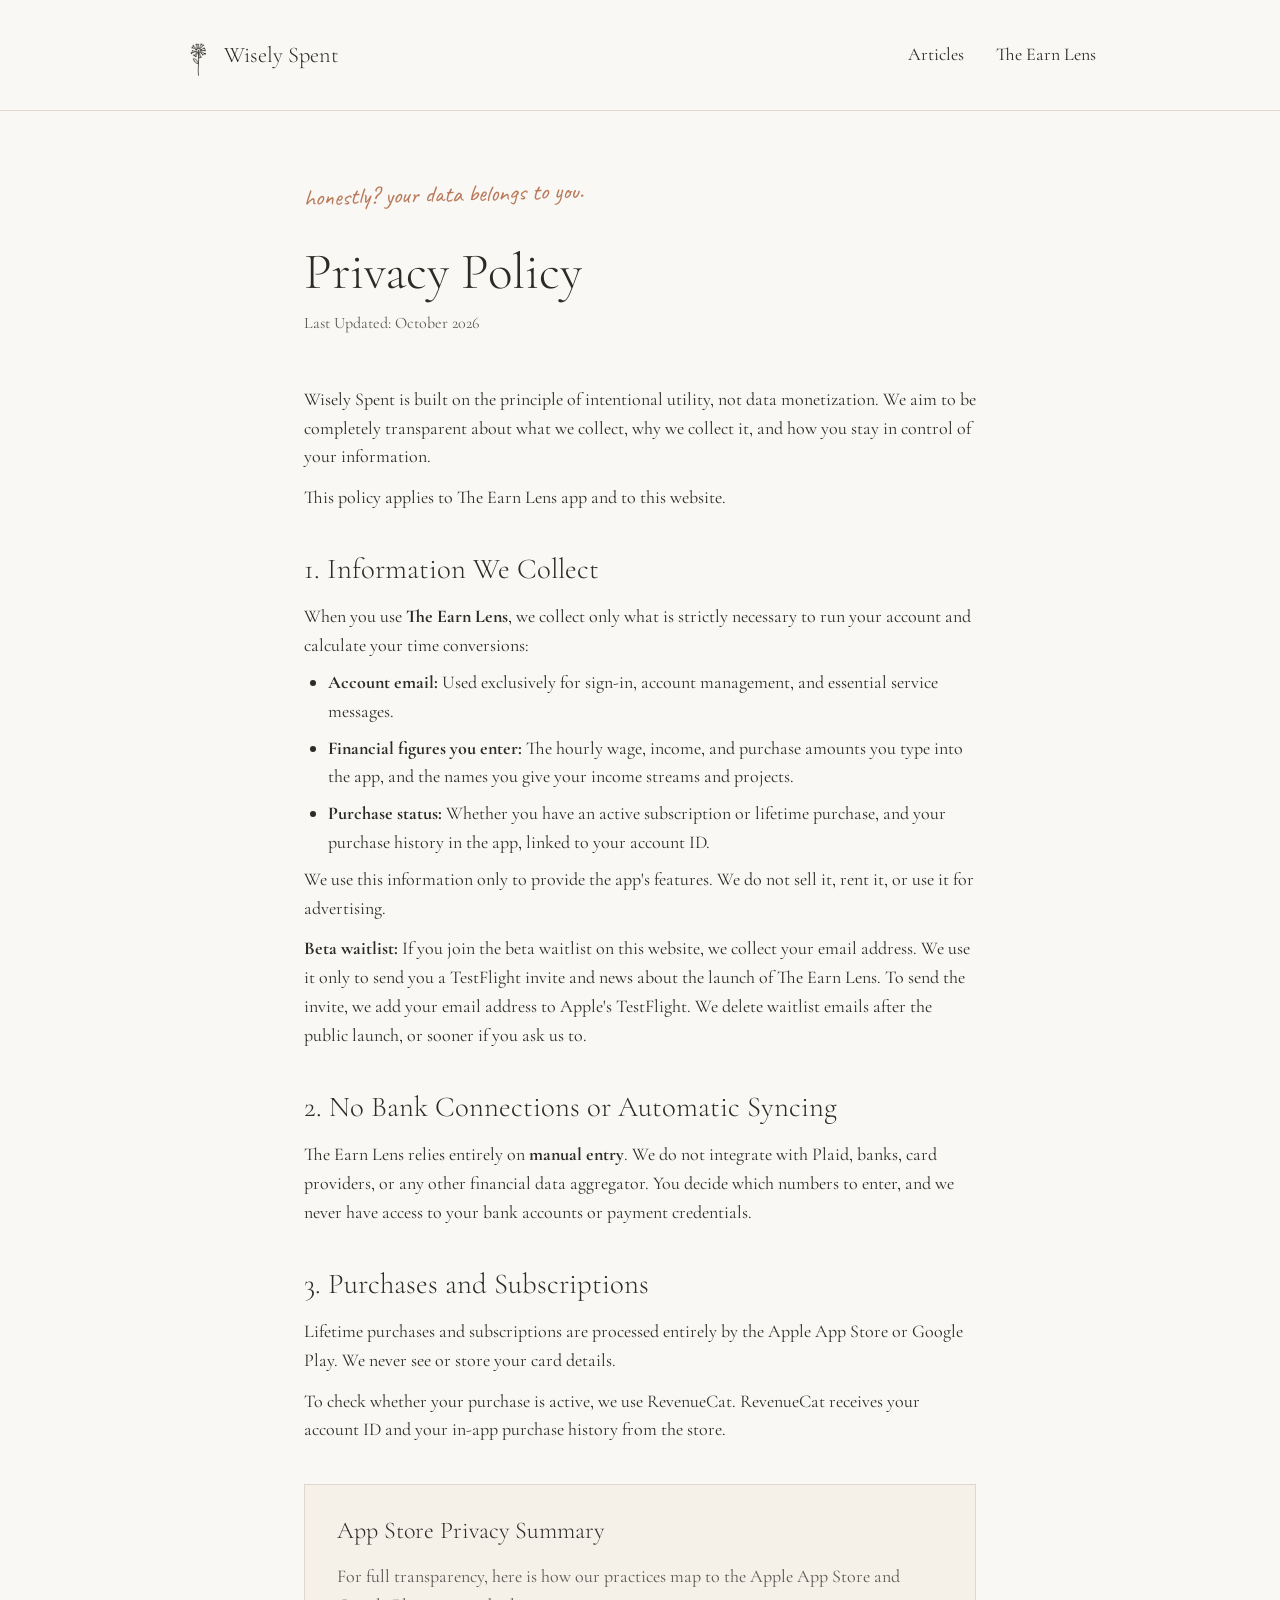
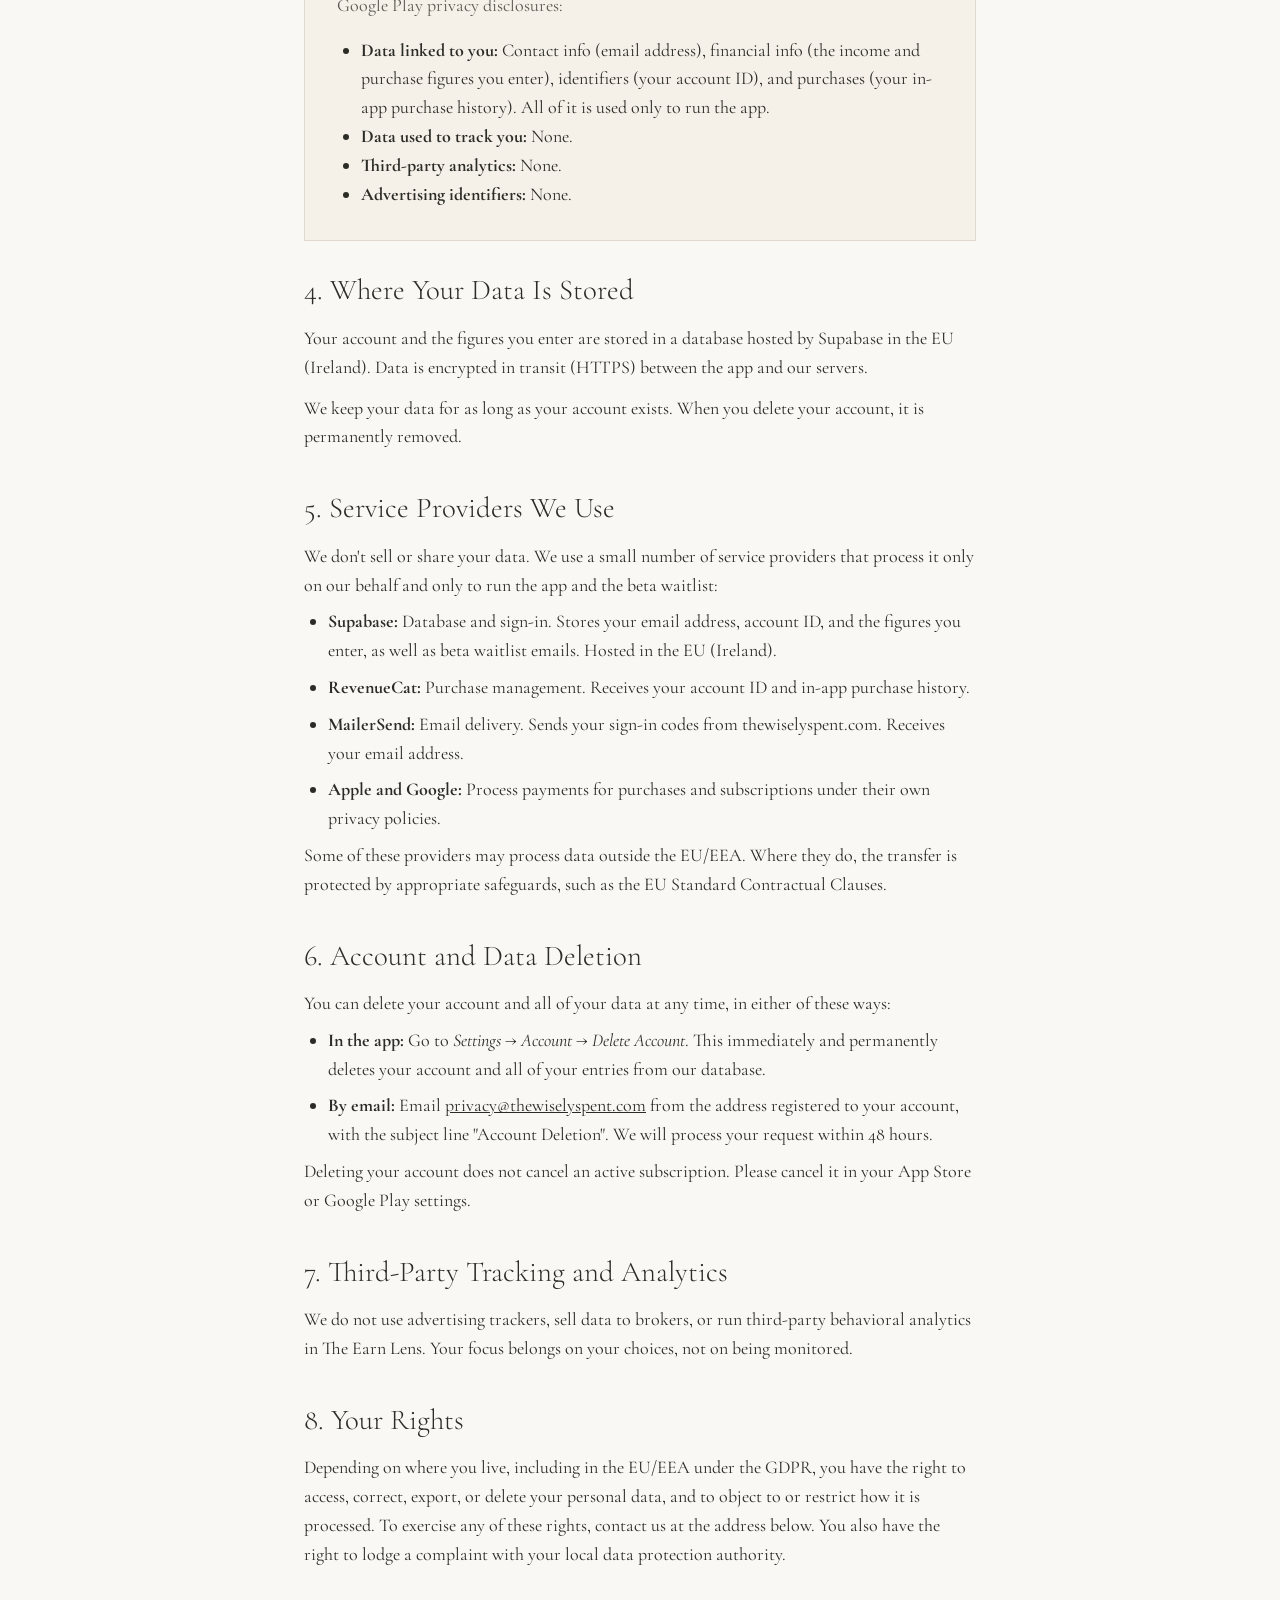
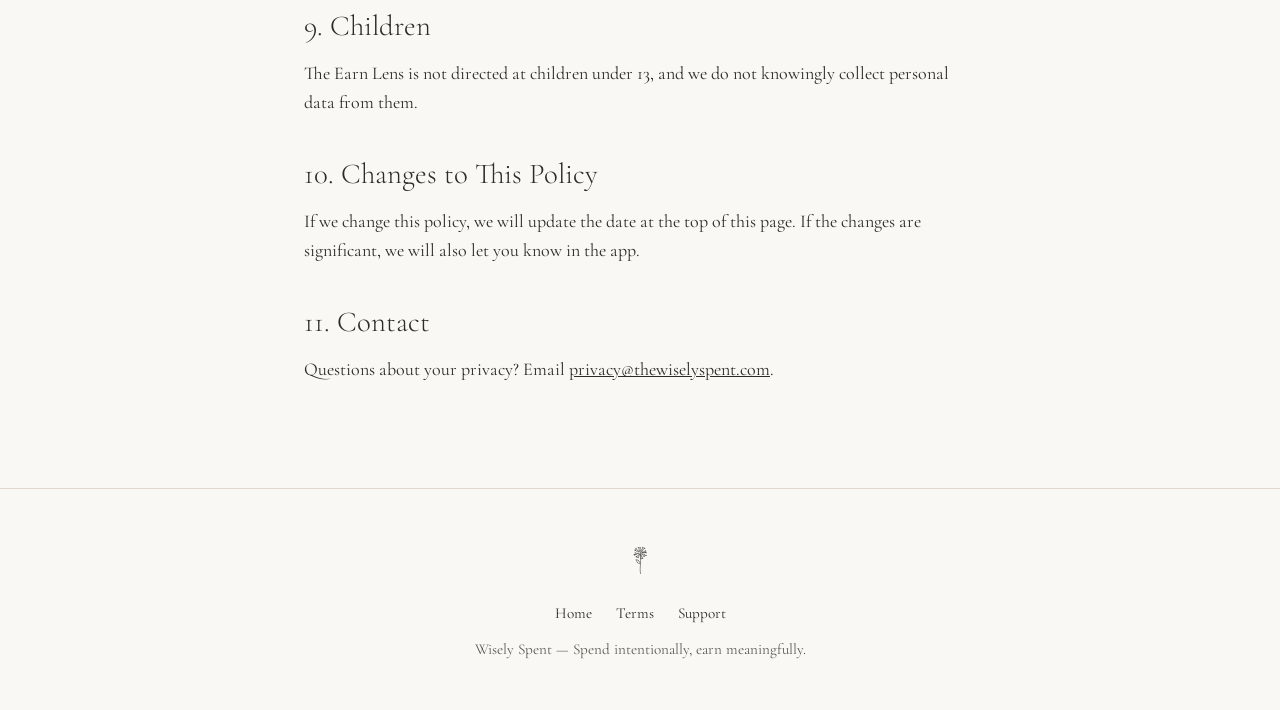
==== privacy.html @ c8da27db "Save beta waitlist signups to Supabase; say iPhone now, Android soon - Replace the alert-only form w" ====
<!DOCTYPE html>
<html lang="en">
<head>
  <meta charset="UTF-8">
  <meta name="viewport" content="width=device-width, initial-scale=1.0">
  <title>Privacy Policy — Wisely Spent</title>
  <link rel="stylesheet" href="styles/theme.css">
</head>
<body>

  <!-- Navigation Header -->
  <header style="padding: 2rem 0; border-bottom: 1px solid var(--bg-stone-light);">
    <div class="container" style="display: flex; justify-content: space-between; align-items: center;">
      <a href="/" style="text-decoration: none; display: flex; align-items: center; gap: 0.75rem;">
        <img src="assets/dandelion-mark.png" alt="Wisely Spent Dandelion" width="28">
        <span style="font-size: 1.4rem; color: var(--text-ink); font-weight: 300;">Wisely Spent</span>
      </a>
      <nav style="display: flex; gap: 2rem; align-items: center;">
        <a href="/#articles" style="color: var(--text-ink); text-decoration: none;">Articles</a>
        <a href="/the-earn-lens.html" style="color: var(--text-ink); text-decoration: none;">The Earn Lens</a>
      </nav>
    </div>
  </header>

  <!-- Legal Main Body -->
  <main class="container legal-content">
    <span class="handwritten">honestly? your data belongs to you.</span><br><br>
    <h1>Privacy Policy</h1>
    <p class="effective-date">Last Updated: October 2026</p>

    <div class="legal-section">
      <p>Wisely Spent is built on the principle of intentional utility, not data monetization. We aim to be completely transparent about what we collect, why we collect it, and how you stay in control of your information.</p>
      <p>This policy applies to The Earn Lens app and to this website.</p>
    </div>

    <!-- What We Collect -->
    <div class="legal-section">
      <h2>1. Information We Collect</h2>
      <p>When you use <strong>The Earn Lens</strong>, we collect only what is strictly necessary to run your account and calculate your time conversions:</p>
      <ul>
        <li><strong>Account email:</strong> Used exclusively for sign-in, account management, and essential service messages.</li>
        <li><strong>Financial figures you enter:</strong> The hourly wage, income, and purchase amounts you type into the app, and the names you give your income streams and projects.</li>
        <li><strong>Purchase status:</strong> Whether you have an active subscription or lifetime purchase, and your purchase history in the app, linked to your account ID.</li>
      </ul>
      <p>We use this information only to provide the app's features. We do not sell it, rent it, or use it for advertising.</p>
      <p><strong>Beta waitlist:</strong> If you join the beta waitlist on this website, we collect your email address. We use it only to send you a TestFlight invite and news about the launch of The Earn Lens. To send the invite, we add your email address to Apple's TestFlight. We delete waitlist emails after the public launch, or sooner if you ask us to.</p>
    </div>

    <!-- Manual Entry Focus -->
    <div class="legal-section">
      <h2>2. No Bank Connections or Automatic Syncing</h2>
      <p>The Earn Lens relies entirely on <strong>manual entry</strong>. We do not integrate with Plaid, banks, card providers, or any other financial data aggregator. You decide which numbers to enter, and we never have access to your bank accounts or payment credentials.</p>
    </div>

    <!-- Purchases -->
    <div class="legal-section">
      <h2>3. Purchases and Subscriptions</h2>
      <p>Lifetime purchases and subscriptions are processed entirely by the Apple App Store or Google Play. We never see or store your card details.</p>
      <p>To check whether your purchase is active, we use RevenueCat. RevenueCat receives your account ID and your in-app purchase history from the store.</p>
    </div>

    <!-- App Store Privacy Nutrition Labels -->
    <div class="nutrition-label-box">
      <h3>App Store Privacy Summary</h3>
      <p style="margin-bottom: 1rem; color: var(--text-ink-light);">For full transparency, here is how our practices map to the Apple App Store and Google Play privacy disclosures:</p>
      <ul>
        <li><strong>Data linked to you:</strong> Contact info (email address), financial info (the income and purchase figures you enter), identifiers (your account ID), and purchases (your in-app purchase history). All of it is used only to run the app.</li>
        <li><strong>Data used to track you:</strong> None.</li>
        <li><strong>Third-party analytics:</strong> None.</li>
        <li><strong>Advertising identifiers:</strong> None.</li>
      </ul>
    </div>

    <!-- Storage & Retention -->
    <div class="legal-section">
      <h2>4. Where Your Data Is Stored</h2>
      <p>Your account and the figures you enter are stored in a database hosted by Supabase in the EU (Ireland). Data is encrypted in transit (HTTPS) between the app and our servers.</p>
      <p>We keep your data for as long as your account exists. When you delete your account, it is permanently removed.</p>
    </div>

    <!-- Processors -->
    <div class="legal-section">
      <h2>5. Service Providers We Use</h2>
      <p>We don't sell or share your data. We use a small number of service providers that process it only on our behalf and only to run the app and the beta waitlist:</p>
      <ul>
        <li><strong>Supabase:</strong> Database and sign-in. Stores your email address, account ID, and the figures you enter, as well as beta waitlist emails. Hosted in the EU (Ireland).</li>
        <li><strong>RevenueCat:</strong> Purchase management. Receives your account ID and in-app purchase history.</li>
        <li><strong>MailerSend:</strong> Email delivery. Sends your sign-in codes from thewiselyspent.com. Receives your email address.</li>
        <li><strong>Apple and Google:</strong> Process payments for purchases and subscriptions under their own privacy policies.</li>
      </ul>
      <p>Some of these providers may process data outside the EU/EEA. Where they do, the transfer is protected by appropriate safeguards, such as the EU Standard Contractual Clauses.</p>
    </div>

    <!-- How to Delete Account -->
    <div class="legal-section">
      <h2>6. Account and Data Deletion</h2>
      <p>You can delete your account and all of your data at any time, in either of these ways:</p>
      <ul>
        <li><strong>In the app:</strong> Go to <em>Settings → Account → Delete Account</em>. This immediately and permanently deletes your account and all of your entries from our database.</li>
        <li><strong>By email:</strong> Email <a href="mailto:privacy@thewiselyspent.com">privacy@thewiselyspent.com</a> from the address registered to your account, with the subject line "Account Deletion". We will process your request within 48 hours.</li>
      </ul>
      <p>Deleting your account does not cancel an active subscription. Please cancel it in your App Store or Google Play settings.</p>
    </div>

    <!-- Third Parties & Tracking -->
    <div class="legal-section">
      <h2>7. Third-Party Tracking and Analytics</h2>
      <p>We do not use advertising trackers, sell data to brokers, or run third-party behavioral analytics in The Earn Lens. Your focus belongs on your choices, not on being monitored.</p>
    </div>

    <!-- Rights -->
    <div class="legal-section">
      <h2>8. Your Rights</h2>
      <p>Depending on where you live, including in the EU/EEA under the GDPR, you have the right to access, correct, export, or delete your personal data, and to object to or restrict how it is processed. To exercise any of these rights, contact us at the address below. You also have the right to lodge a complaint with your local data protection authority.</p>
    </div>

    <!-- Children -->
    <div class="legal-section">
      <h2>9. Children</h2>
      <p>The Earn Lens is not directed at children under 13, and we do not knowingly collect personal data from them.</p>
    </div>

    <!-- Changes -->
    <div class="legal-section">
      <h2>10. Changes to This Policy</h2>
      <p>If we change this policy, we will update the date at the top of this page. If the changes are significant, we will also let you know in the app.</p>
    </div>

    <!-- Contact -->
    <div class="legal-section">
      <h2>11. Contact</h2>
      <p>Questions about your privacy? Email <a href="mailto:privacy@thewiselyspent.com">privacy@thewiselyspent.com</a>.</p>
    </div>
  </main>

  <!-- Footer -->
  <footer style="padding: 3rem 0; border-top: 1px solid var(--bg-stone-light); text-align: center;">
    <div class="container">
      <img src="assets/dandelion-mark.png" alt="Wisely Spent Dandelion" width="24" style="opacity: 0.8;">
      <div style="margin-top: 1rem; display: flex; justify-content: center; gap: 1.5rem; font-size: 0.95rem;">
        <a href="/" style="color: var(--text-ink); text-decoration: none;">Home</a>
        <a href="/terms.html" style="color: var(--text-ink); text-decoration: none;">Terms</a>
        <a href="/support.html" style="color: var(--text-ink); text-decoration: none;">Support</a>
      </div>
      <p style="font-size: 0.95rem; color: var(--text-ink-light); margin-top: 0.75rem;">
        Wisely Spent — Spend intentionally, earn meaningfully.
      </p>
    </div>
  </footer>

</body>
</html>
---- styles/theme.css ----
/* Google Fonts Import */
@import url('https://fonts.googleapis.com/css2?family=Caveat:wght@400..700&family=Cormorant+Garamond:ital,wght@0,300;0,400;0,600;1,300;1,400&display=swap');

:root {
  /* Brand Palette */
  --bg-warm-white: #FAF8F4;
  --bg-cream: #F5F0E8;
  --bg-stone-light: #E0D8CC;
  --bg-stone: #C4B8A4;
  
  --text-ink: #2C2C27;
  --text-ink-light: #5A5A52;
  
  /* Accents - STRICT RULE: Use max 1 accent per page/view */
  --accent-sage: #8A9A7E;
  --accent-sage-light: #BDC9B3;
  --accent-rust: #B8795A;
  --accent-rust-light: #D4A48A;

  /* Typography Families */
  --font-serif: 'Cormorant Garamond', Georgia, serif;
  --font-handwriting: 'Caveat', cursive;
}

/* Global Reset & Base */
* {
  box-sizing: border-box;
  margin: 0;
  padding: 0;
}

body {
  background-color: var(--bg-warm-white);
  color: var(--text-ink);
  font-family: var(--font-serif);
  font-weight: 400;
  font-size: 1.125rem;
  line-height: 1.6;
  -webkit-font-smoothing: antialiased;
}

/* Headings */
h1, h2, h3 {
  font-family: var(--font-serif);
  font-weight: 300;
  line-height: 1.2;
  color: var(--text-ink);
}

h1 { font-size: 3.2rem; }
h2 { font-size: 2.2rem; }
h3 { font-size: 1.5rem; }

/* Handwritten Personal Aside Rule */
.handwritten {
  font-family: var(--font-handwriting);
  font-size: 1.5rem;
  color: var(--accent-rust);
  display: inline-block;
  transform: rotate(-1.5deg);
}

/* Reusable UI Components */
.btn-primary {
  background-color: var(--text-ink);
  color: var(--bg-cream);
  font-family: var(--font-serif);
  font-size: 1.05rem;
  padding: 0.85rem 1.8rem;
  border: 1px solid var(--text-ink);
  border-radius: 0;
  cursor: pointer;
  text-decoration: none;
  display: inline-block;
  transition: all 0.2s ease;
}

.btn-primary:hover {
  background-color: transparent;
  color: var(--text-ink);
}

.badge-beta {
  display: inline-flex;
  align-items: center;
  gap: 0.5rem;
  background-color: var(--bg-stone-light);
  color: var(--text-ink);
  padding: 0.35rem 0.85rem;
  font-size: 0.9rem;
  letter-spacing: 0.05em;
  text-transform: uppercase;
}

.badge-dot {
  width: 8px;
  height: 8px;
  background-color: var(--accent-sage);
  border-radius: 50%;
}

/* Container Scaffolding */
.container {
  max-width: 960px;
  margin: 0 auto;
  padding: 0 1.5rem;
}

/* Legal & Support Pages */
.legal-content {
  padding: 4rem 1.5rem;
  max-width: 720px;
}

.legal-content h1 {
  margin-bottom: 0.5rem;
}

.legal-content .effective-date {
  color: var(--text-ink-light);
  font-size: 1rem;
  margin-bottom: 3rem;
}

.legal-section {
  margin-bottom: 2.5rem;
}

.legal-section h2 {
  font-size: 1.8rem;
  margin-bottom: 1rem;
}

.legal-section h3 {
  margin: 1.25rem 0 0.5rem 0;
}

.legal-section p + p {
  margin-top: 0.75rem;
}

.legal-section ul {
  margin-left: 1.5rem;
  margin-top: 0.5rem;
}

.legal-section li {
  margin-bottom: 0.5rem;
}

.legal-section a {
  color: var(--text-ink);
  text-decoration: underline;
}

.nutrition-label-box {
  background-color: var(--bg-cream);
  border: 1px solid var(--bg-stone-light);
  padding: 2rem;
  margin: 2rem 0;
}

.nutrition-label-box h3 {
  margin-bottom: 1rem;
}

.nutrition-label-box ul {
  margin-left: 1.5rem;
}
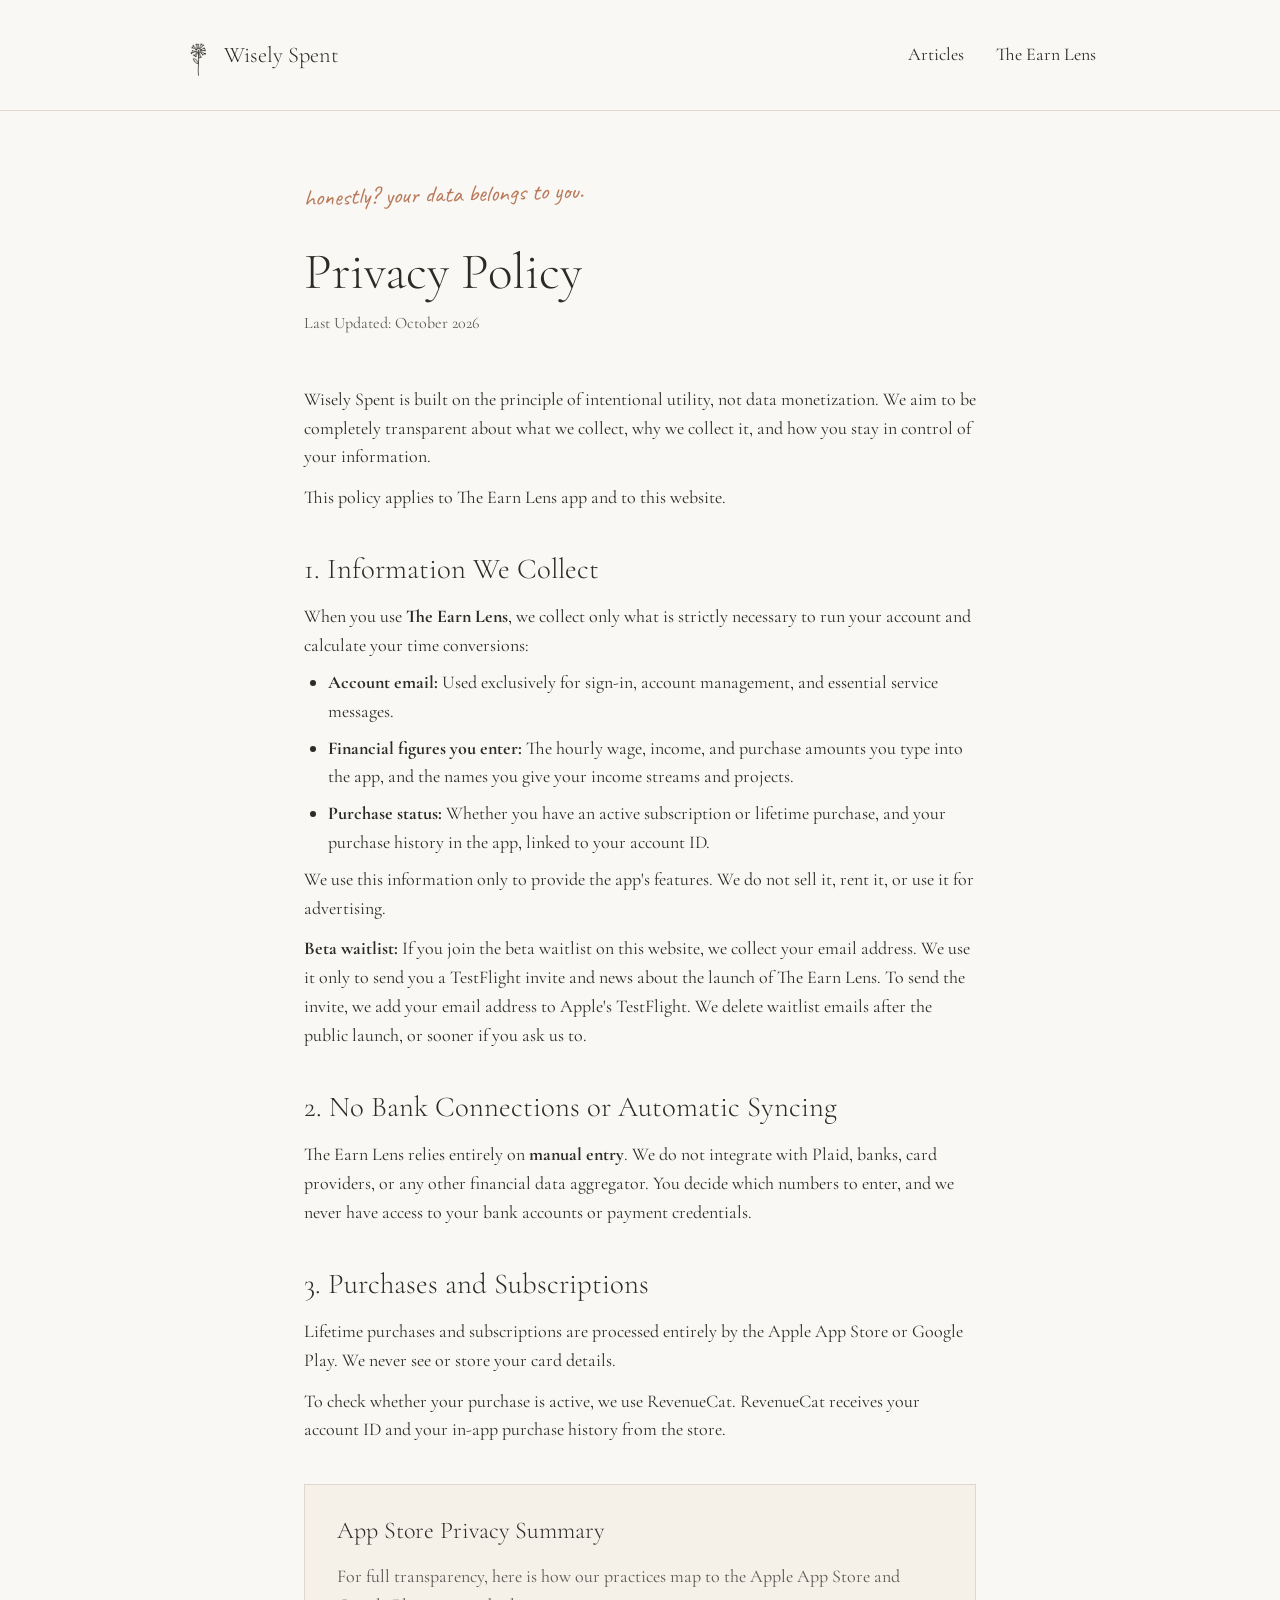
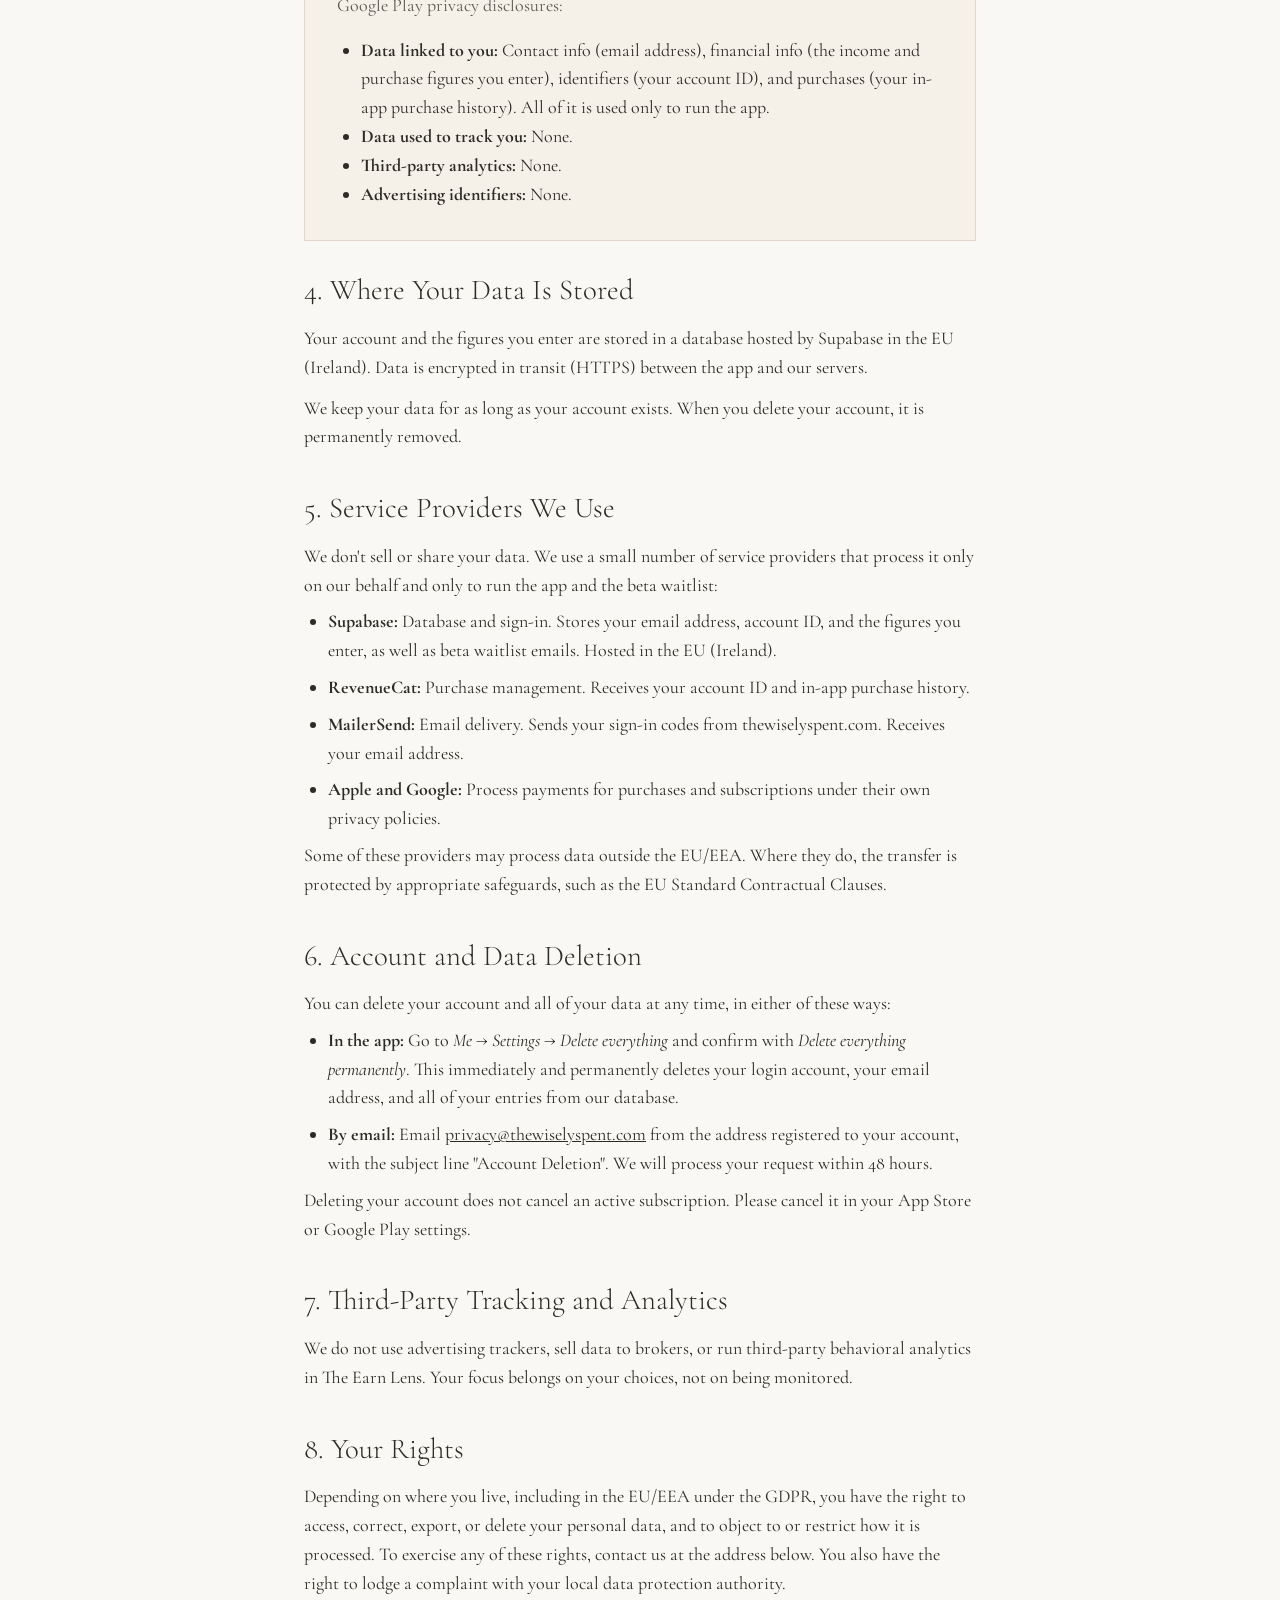
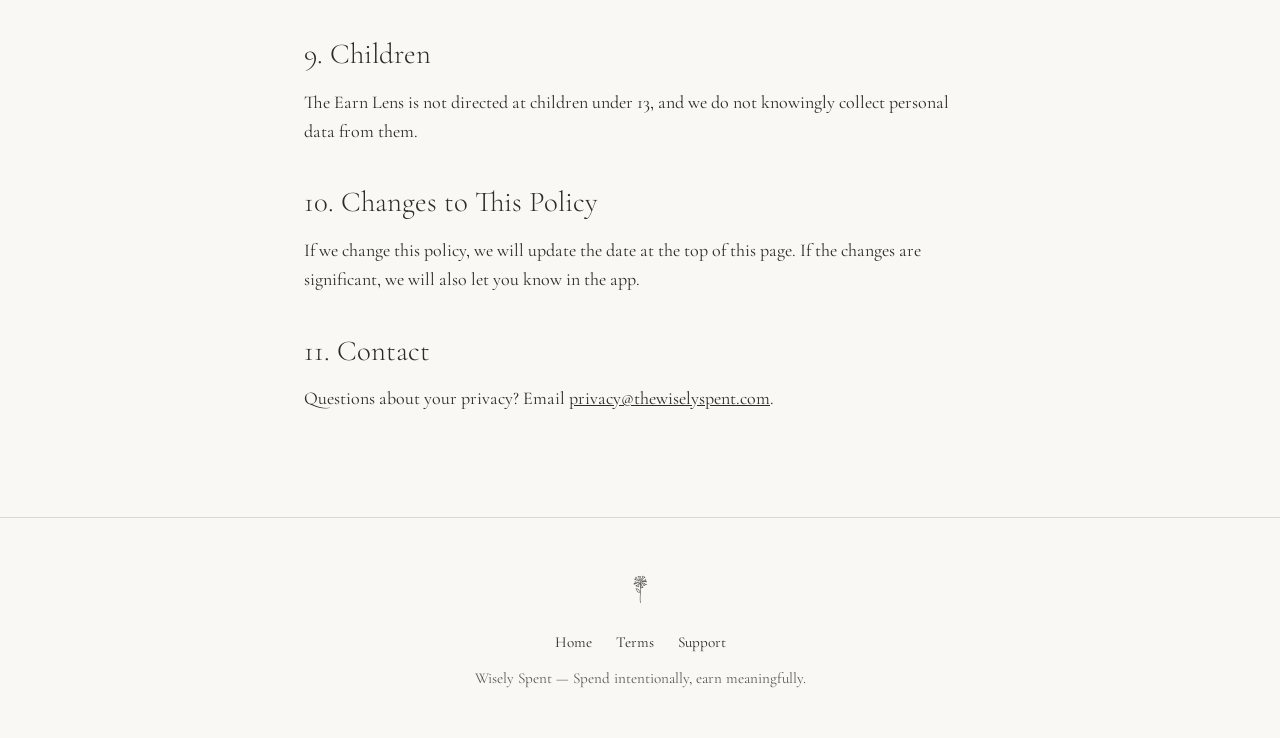
==== commit 929466aa: "Match support and privacy pages to the app's real menu paths Co-Authored-By: Claude Opus 5.5 <norepl" ====
--- a/privacy.html
+++ b/privacy.html
@@ -96,7 +96,7 @@
       <h2>6. Account and Data Deletion</h2>
       <p>You can delete your account and all of your data at any time, in either of these ways:</p>
       <ul>
-        <li><strong>In the app:</strong> Go to <em>Settings → Account → Delete Account</em>. This immediately and permanently deletes your account and all of your entries from our database.</li>
+        <li><strong>In the app:</strong> Go to <em>Me → Settings → Delete everything</em> and confirm with <em>Delete everything permanently</em>. This immediately and permanently deletes your login account, your email address, and all of your entries from our database.</li>
         <li><strong>By email:</strong> Email <a href="mailto:privacy@thewiselyspent.com">privacy@thewiselyspent.com</a> from the address registered to your account, with the subject line "Account Deletion". We will process your request within 48 hours.</li>
       </ul>
       <p>Deleting your account does not cancel an active subscription. Please cancel it in your App Store or Google Play settings.</p>
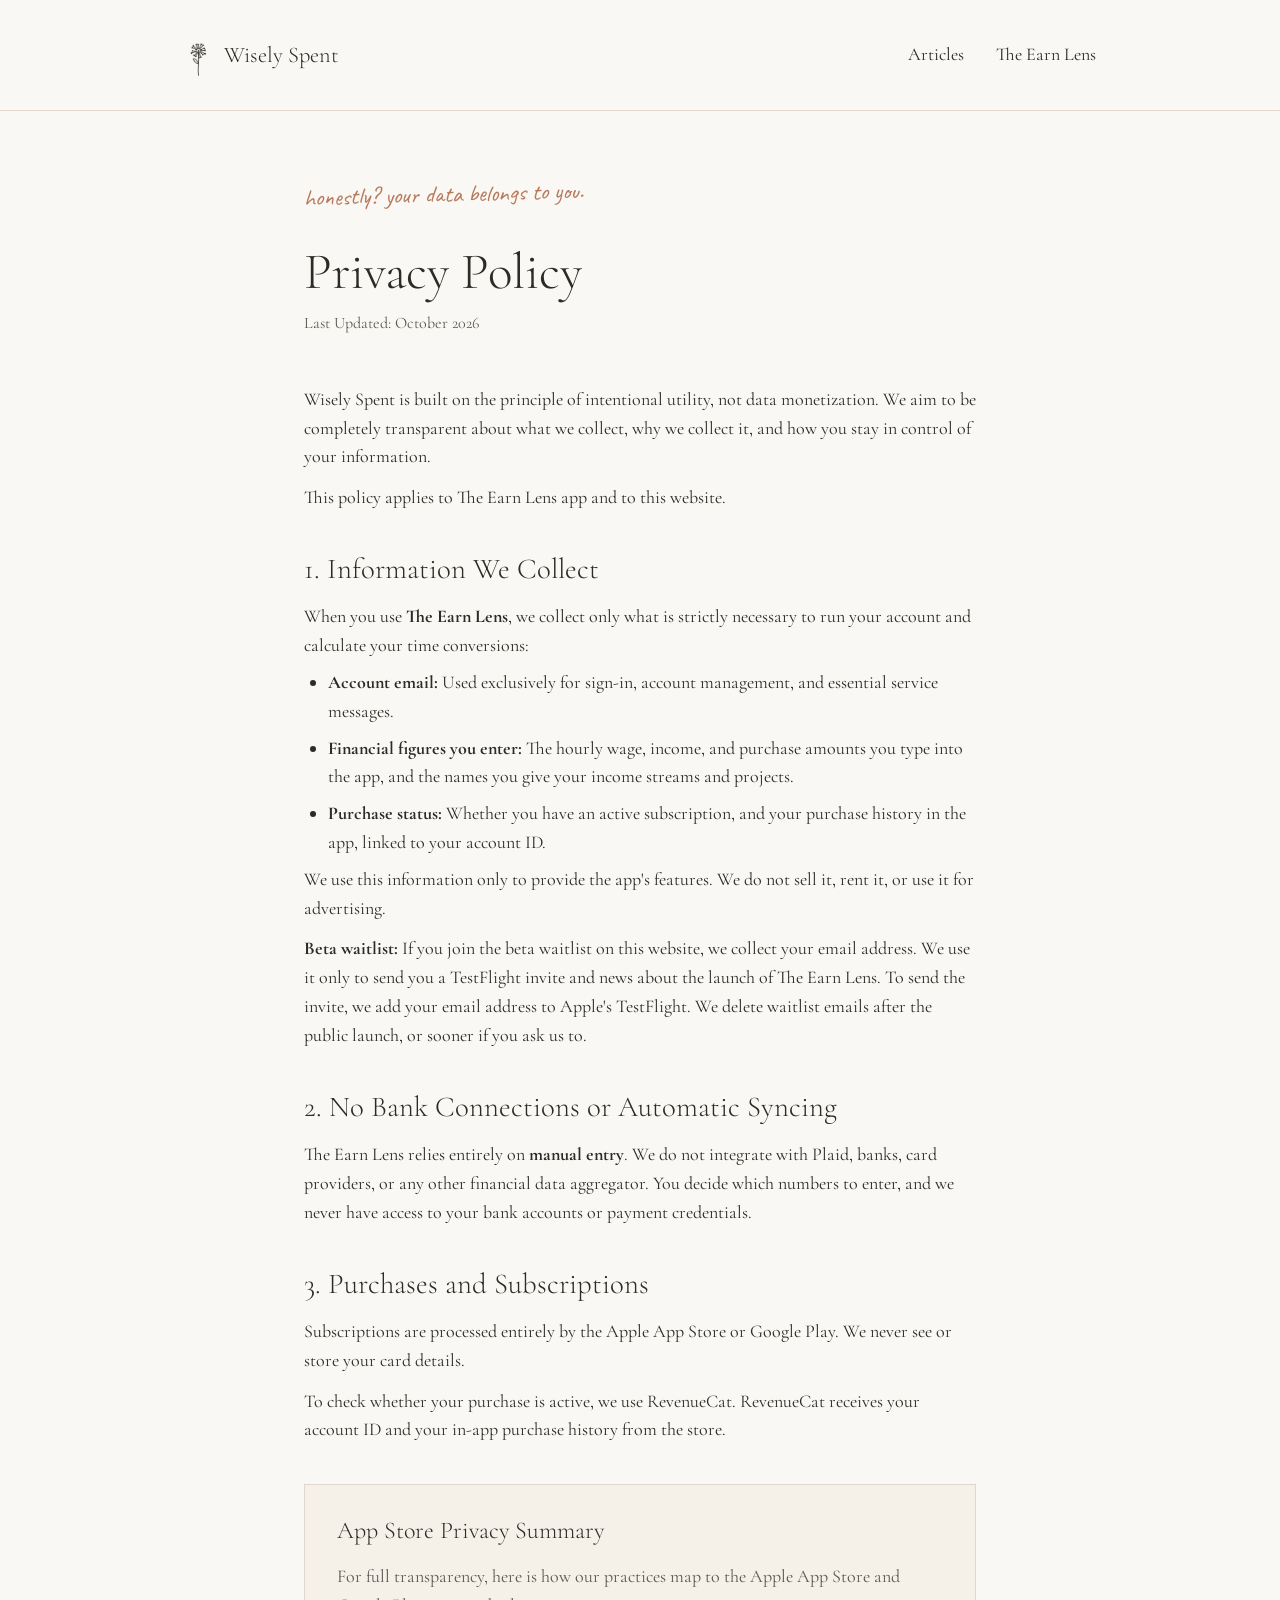
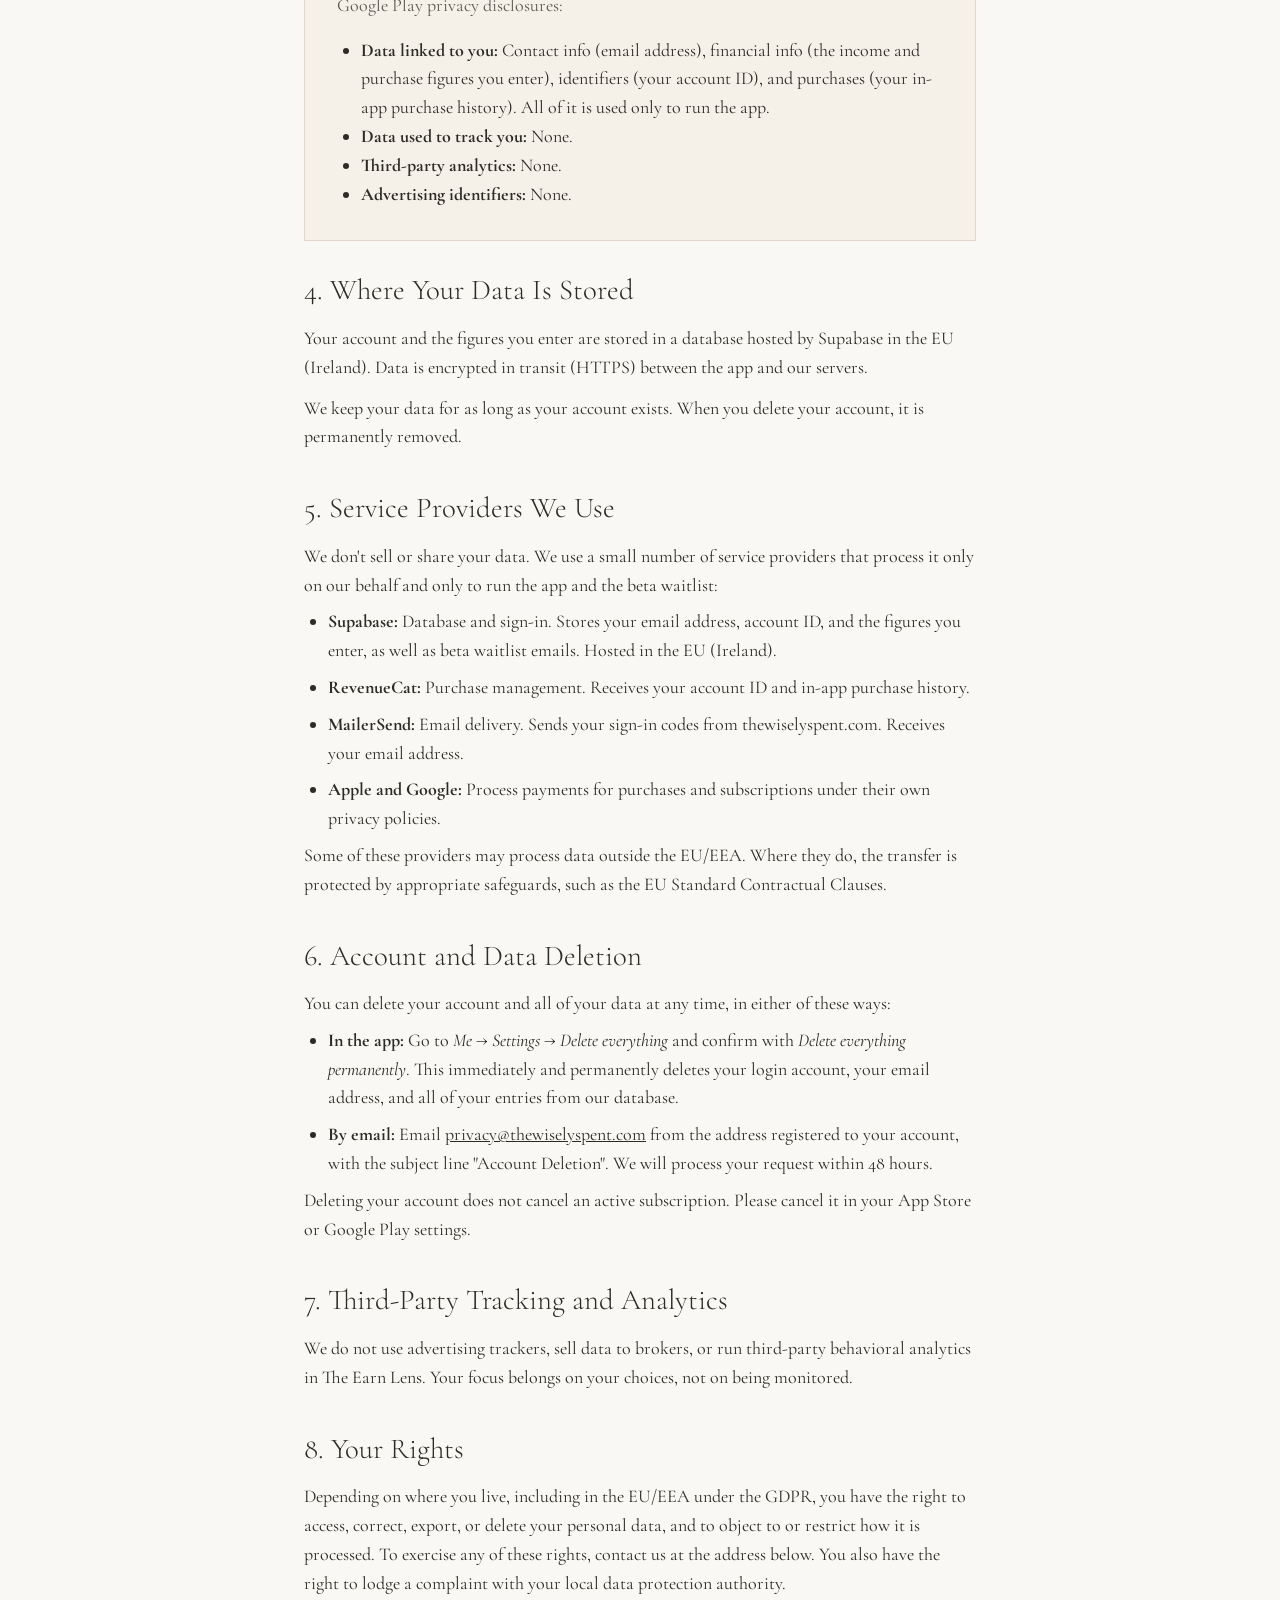
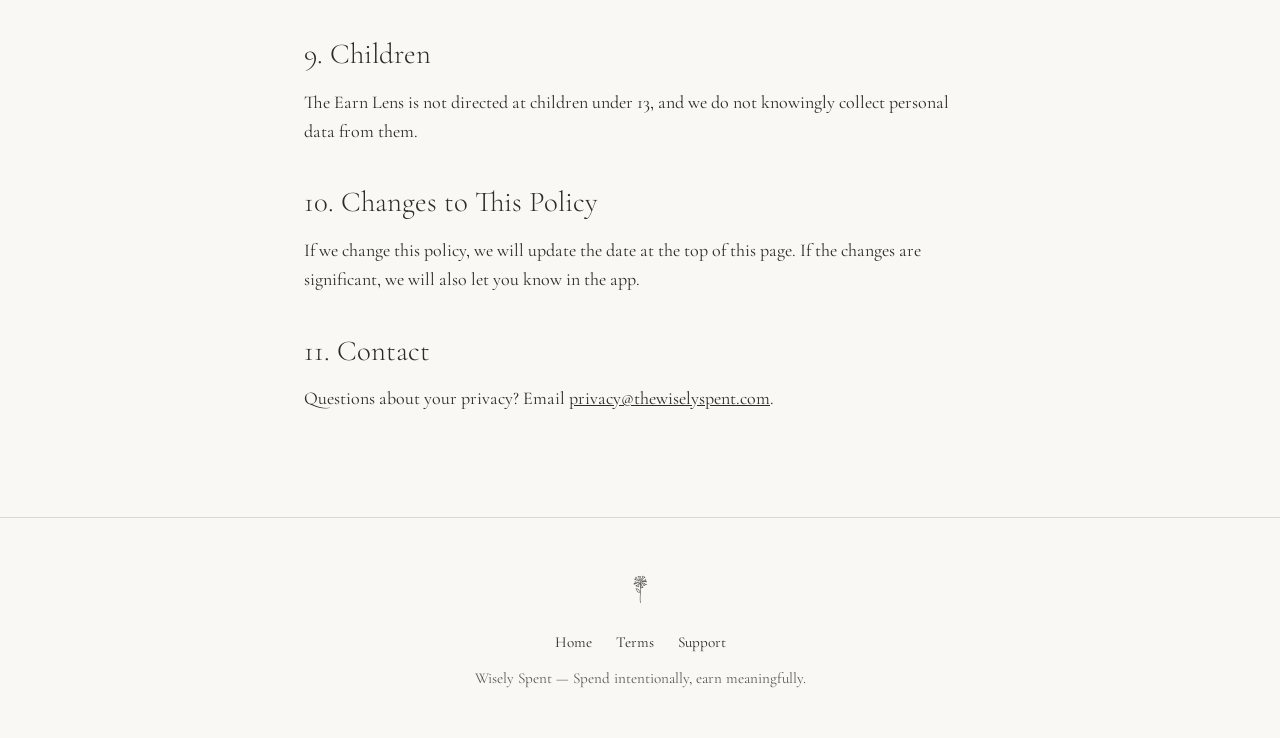
==== commit 7c588dec: "Update terms and privacy for the new pricing Drop the lifetime purchase, describe the 45-day free tr" ====
--- a/privacy.html
+++ b/privacy.html
@@ -40,7 +40,7 @@
       <ul>
         <li><strong>Account email:</strong> Used exclusively for sign-in, account management, and essential service messages.</li>
         <li><strong>Financial figures you enter:</strong> The hourly wage, income, and purchase amounts you type into the app, and the names you give your income streams and projects.</li>
-        <li><strong>Purchase status:</strong> Whether you have an active subscription or lifetime purchase, and your purchase history in the app, linked to your account ID.</li>
+        <li><strong>Purchase status:</strong> Whether you have an active subscription, and your purchase history in the app, linked to your account ID.</li>
       </ul>
       <p>We use this information only to provide the app's features. We do not sell it, rent it, or use it for advertising.</p>
       <p><strong>Beta waitlist:</strong> If you join the beta waitlist on this website, we collect your email address. We use it only to send you a TestFlight invite and news about the launch of The Earn Lens. To send the invite, we add your email address to Apple's TestFlight. We delete waitlist emails after the public launch, or sooner if you ask us to.</p>
@@ -55,7 +55,7 @@
     <!-- Purchases -->
     <div class="legal-section">
       <h2>3. Purchases and Subscriptions</h2>
-      <p>Lifetime purchases and subscriptions are processed entirely by the Apple App Store or Google Play. We never see or store your card details.</p>
+      <p>Subscriptions are processed entirely by the Apple App Store or Google Play. We never see or store your card details.</p>
       <p>To check whether your purchase is active, we use RevenueCat. RevenueCat receives your account ID and your in-app purchase history from the store.</p>
     </div>
 
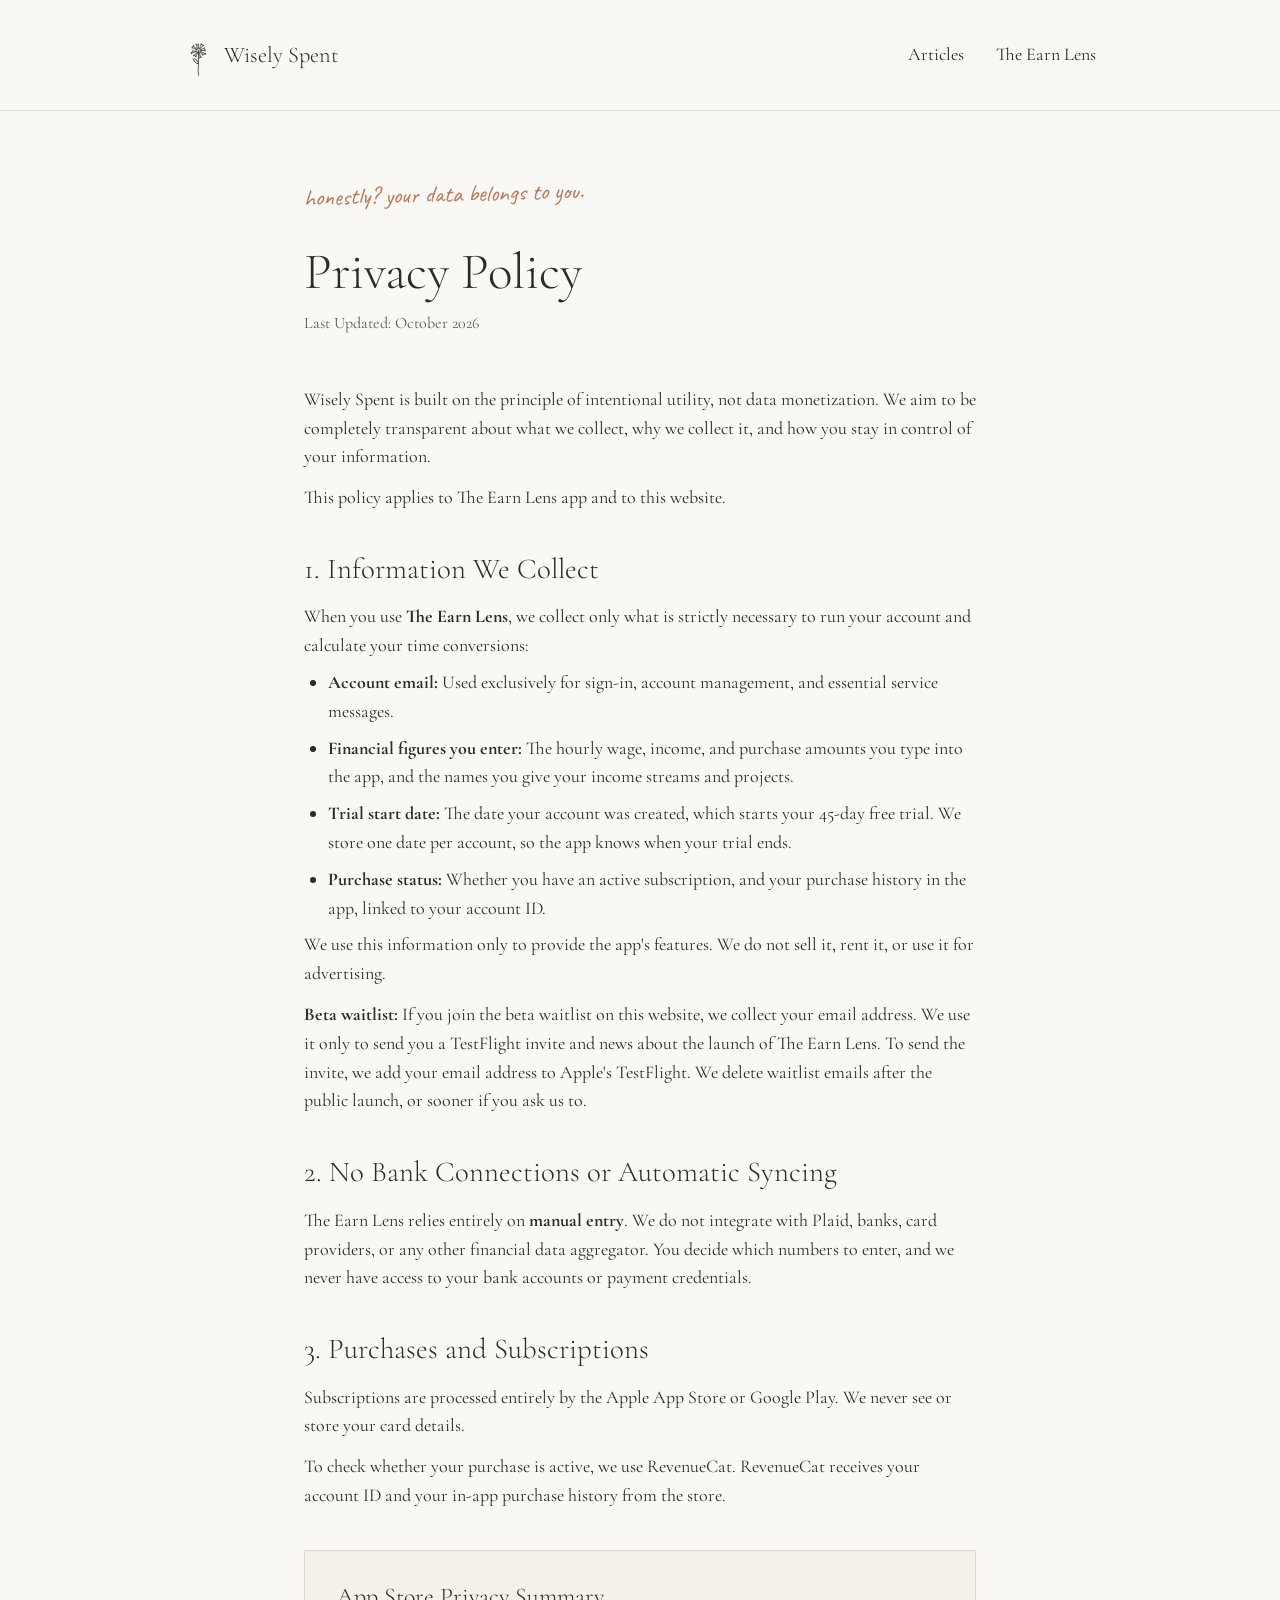
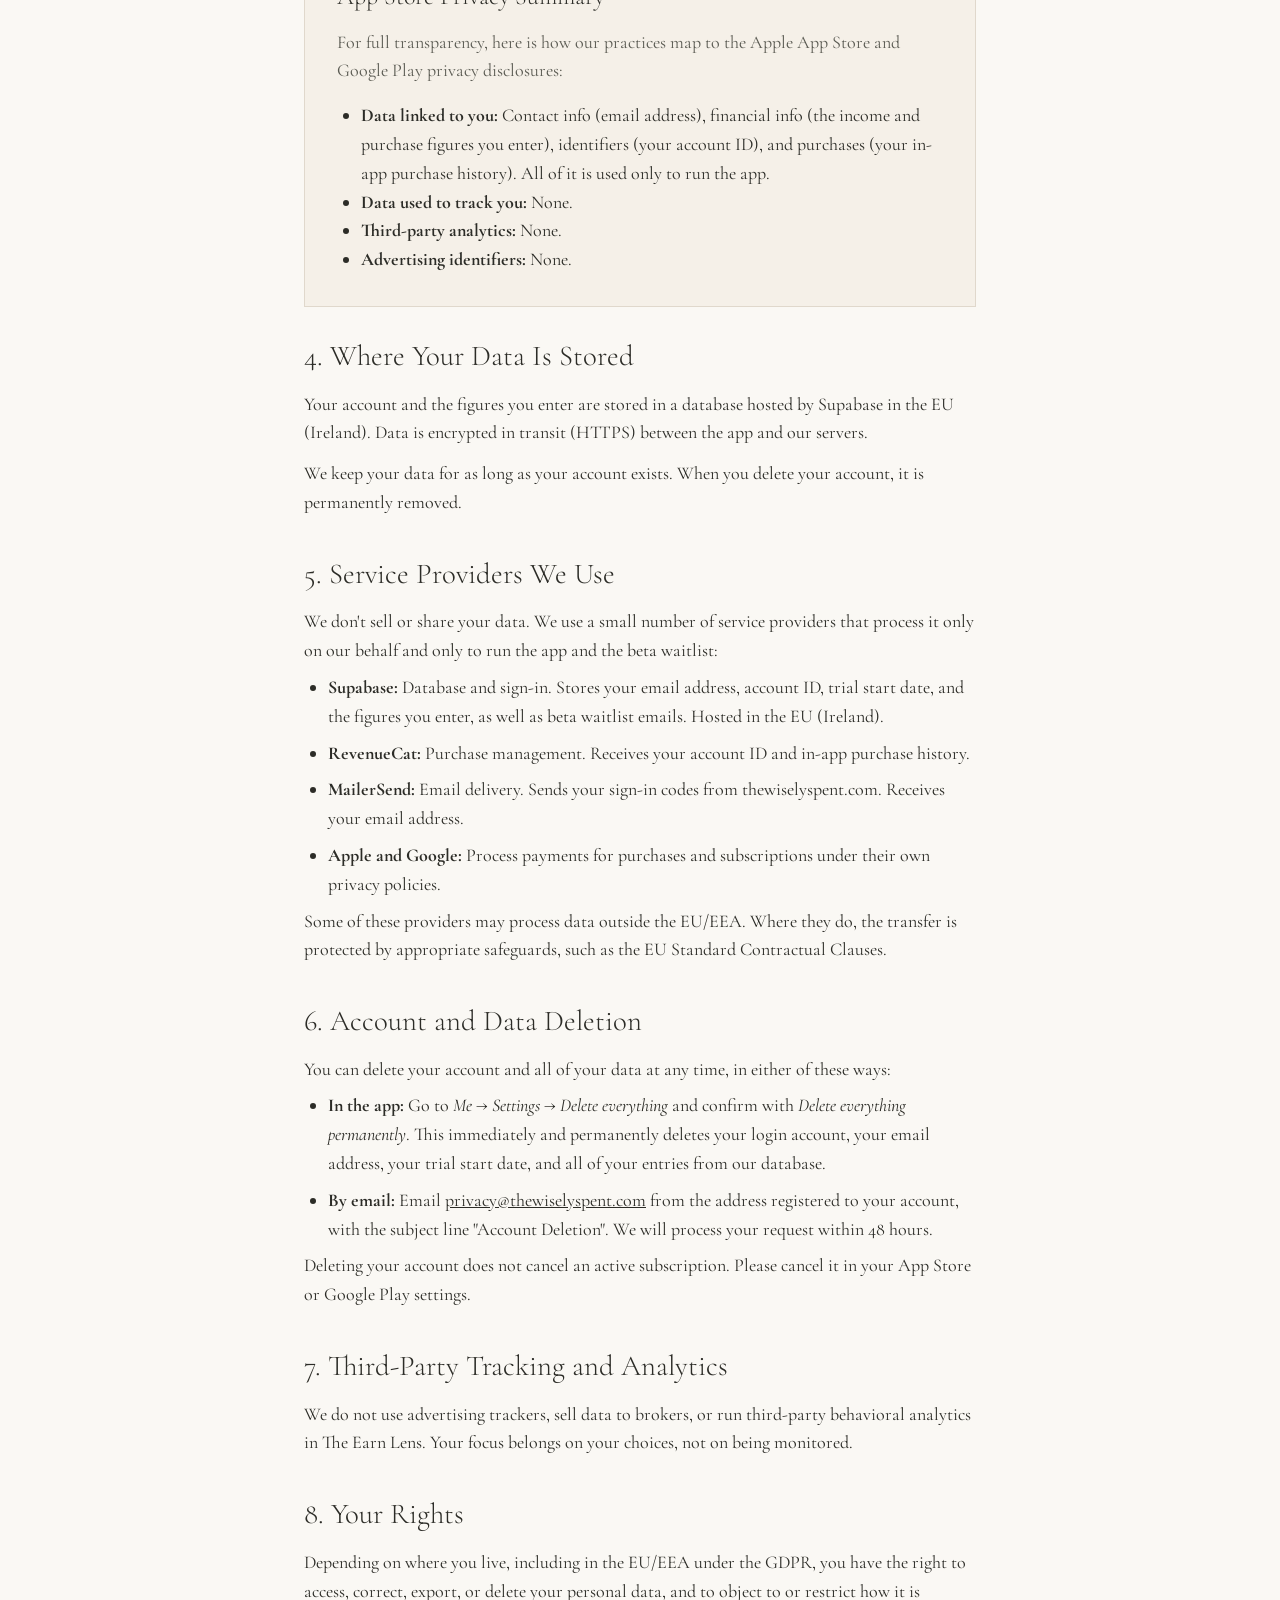
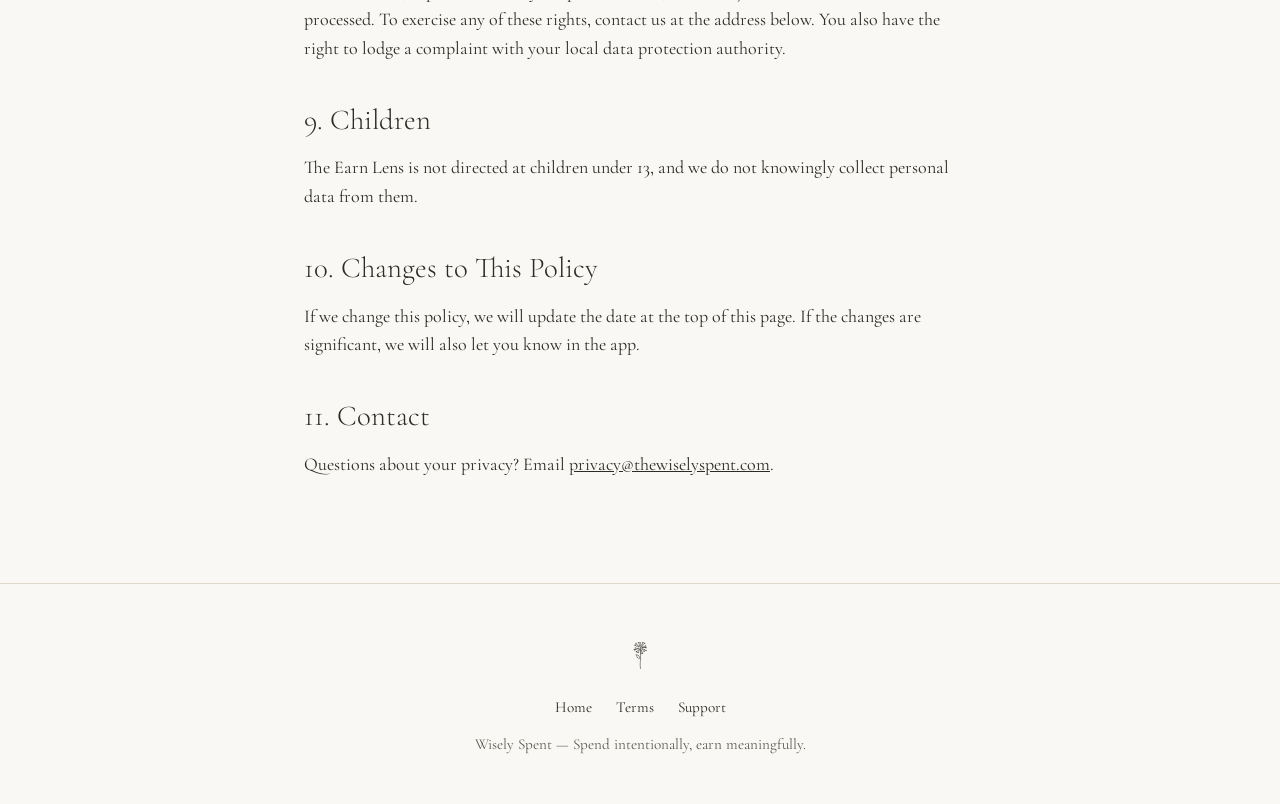
==== commit 83db0698: "Clarify trial start and end, and list the trial start date in privacy The trial starts at account cr" ====
--- a/privacy.html
+++ b/privacy.html
@@ -40,6 +40,7 @@
       <ul>
         <li><strong>Account email:</strong> Used exclusively for sign-in, account management, and essential service messages.</li>
         <li><strong>Financial figures you enter:</strong> The hourly wage, income, and purchase amounts you type into the app, and the names you give your income streams and projects.</li>
+        <li><strong>Trial start date:</strong> The date your account was created, which starts your 45-day free trial. We store one date per account, so the app knows when your trial ends.</li>
         <li><strong>Purchase status:</strong> Whether you have an active subscription, and your purchase history in the app, linked to your account ID.</li>
       </ul>
       <p>We use this information only to provide the app's features. We do not sell it, rent it, or use it for advertising.</p>
@@ -83,7 +84,7 @@
       <h2>5. Service Providers We Use</h2>
       <p>We don't sell or share your data. We use a small number of service providers that process it only on our behalf and only to run the app and the beta waitlist:</p>
       <ul>
-        <li><strong>Supabase:</strong> Database and sign-in. Stores your email address, account ID, and the figures you enter, as well as beta waitlist emails. Hosted in the EU (Ireland).</li>
+        <li><strong>Supabase:</strong> Database and sign-in. Stores your email address, account ID, trial start date, and the figures you enter, as well as beta waitlist emails. Hosted in the EU (Ireland).</li>
         <li><strong>RevenueCat:</strong> Purchase management. Receives your account ID and in-app purchase history.</li>
         <li><strong>MailerSend:</strong> Email delivery. Sends your sign-in codes from thewiselyspent.com. Receives your email address.</li>
         <li><strong>Apple and Google:</strong> Process payments for purchases and subscriptions under their own privacy policies.</li>
@@ -96,7 +97,7 @@
       <h2>6. Account and Data Deletion</h2>
       <p>You can delete your account and all of your data at any time, in either of these ways:</p>
       <ul>
-        <li><strong>In the app:</strong> Go to <em>Me → Settings → Delete everything</em> and confirm with <em>Delete everything permanently</em>. This immediately and permanently deletes your login account, your email address, and all of your entries from our database.</li>
+        <li><strong>In the app:</strong> Go to <em>Me → Settings → Delete everything</em> and confirm with <em>Delete everything permanently</em>. This immediately and permanently deletes your login account, your email address, your trial start date, and all of your entries from our database.</li>
         <li><strong>By email:</strong> Email <a href="mailto:privacy@thewiselyspent.com">privacy@thewiselyspent.com</a> from the address registered to your account, with the subject line "Account Deletion". We will process your request within 48 hours.</li>
       </ul>
       <p>Deleting your account does not cancel an active subscription. Please cancel it in your App Store or Google Play settings.</p>
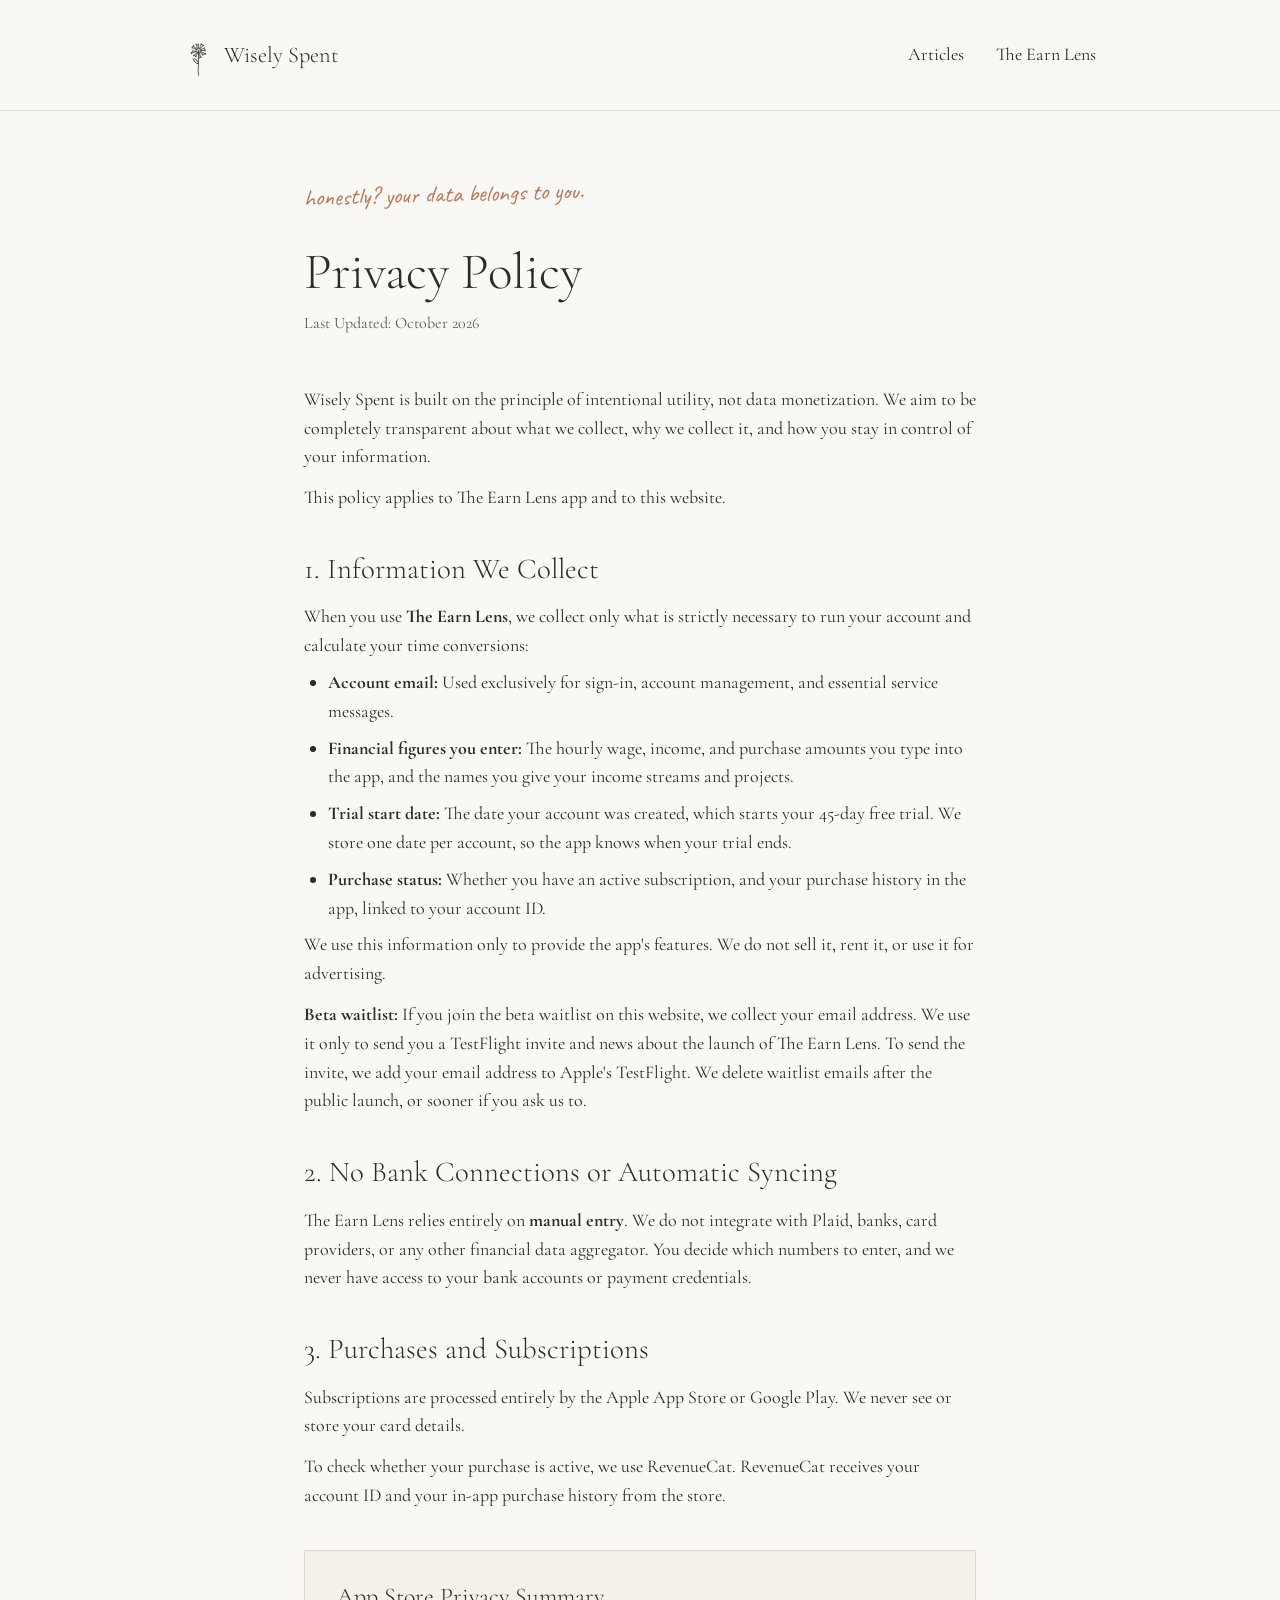
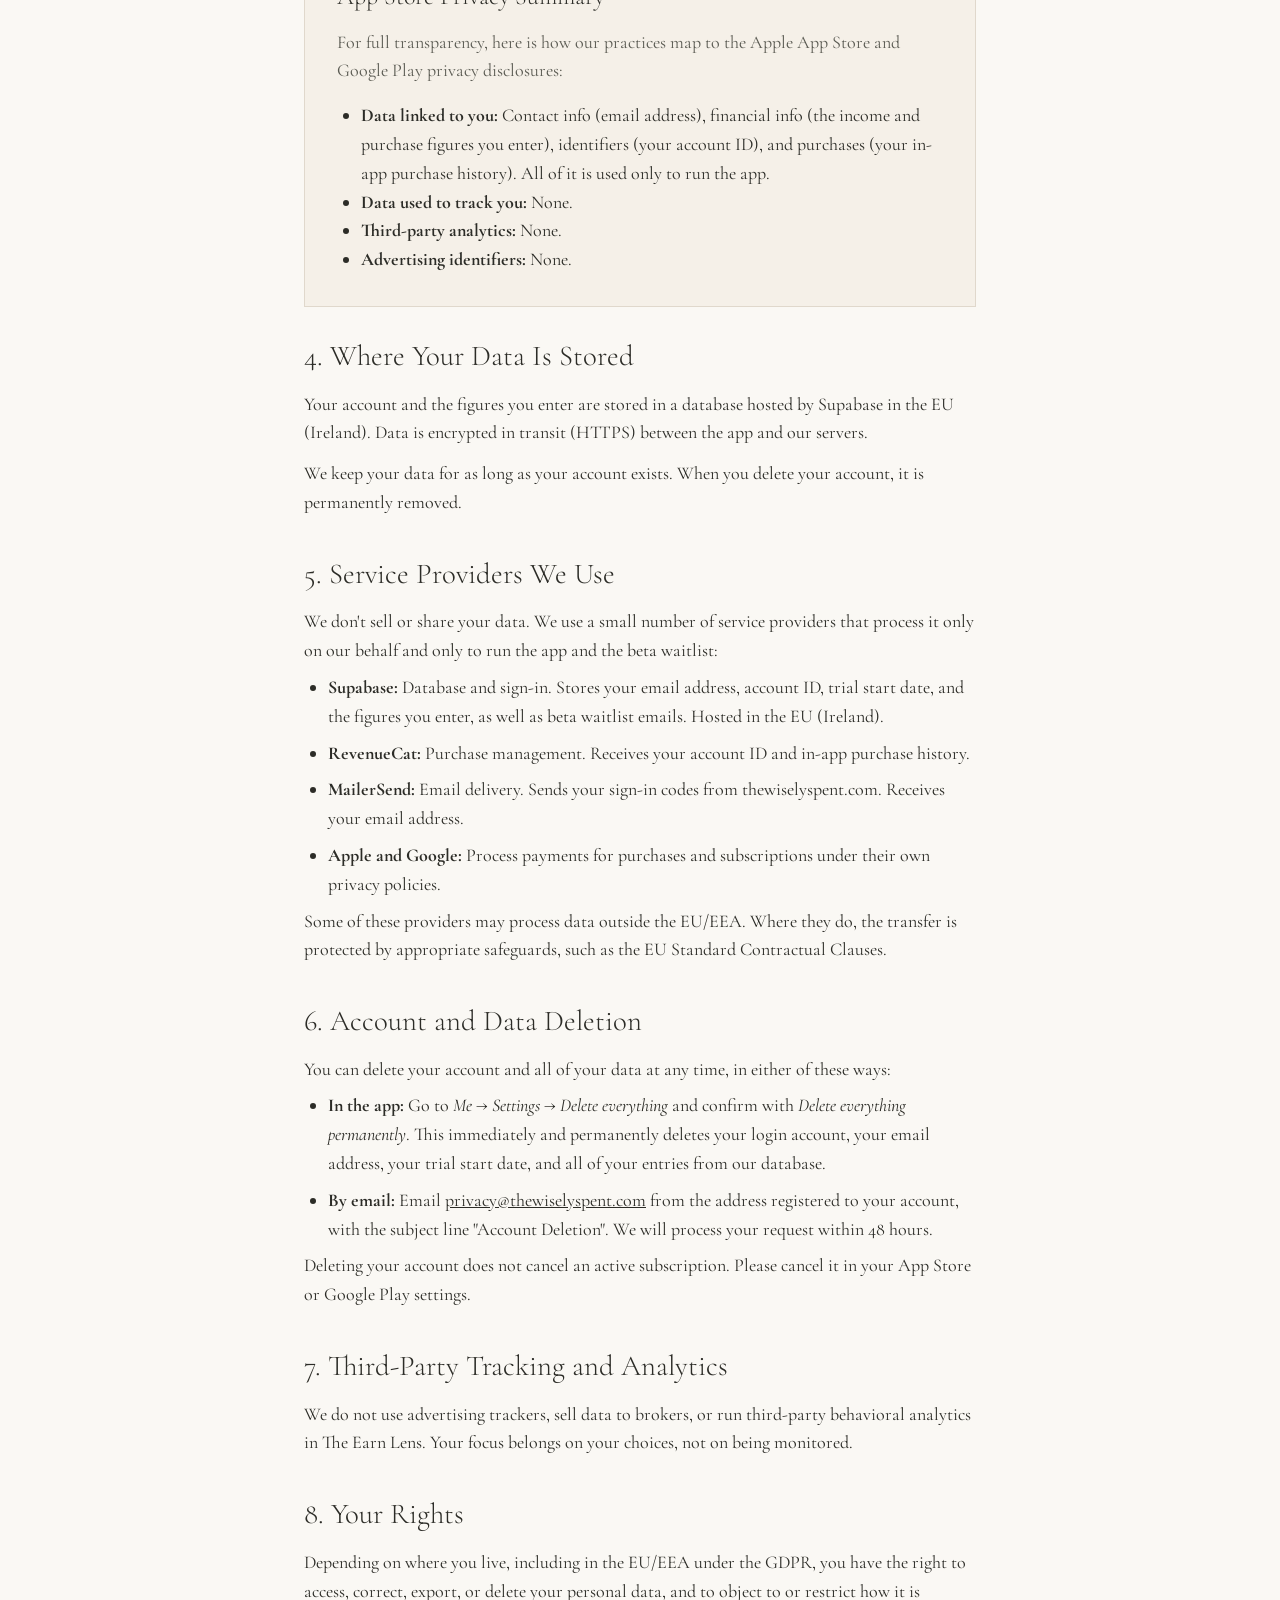
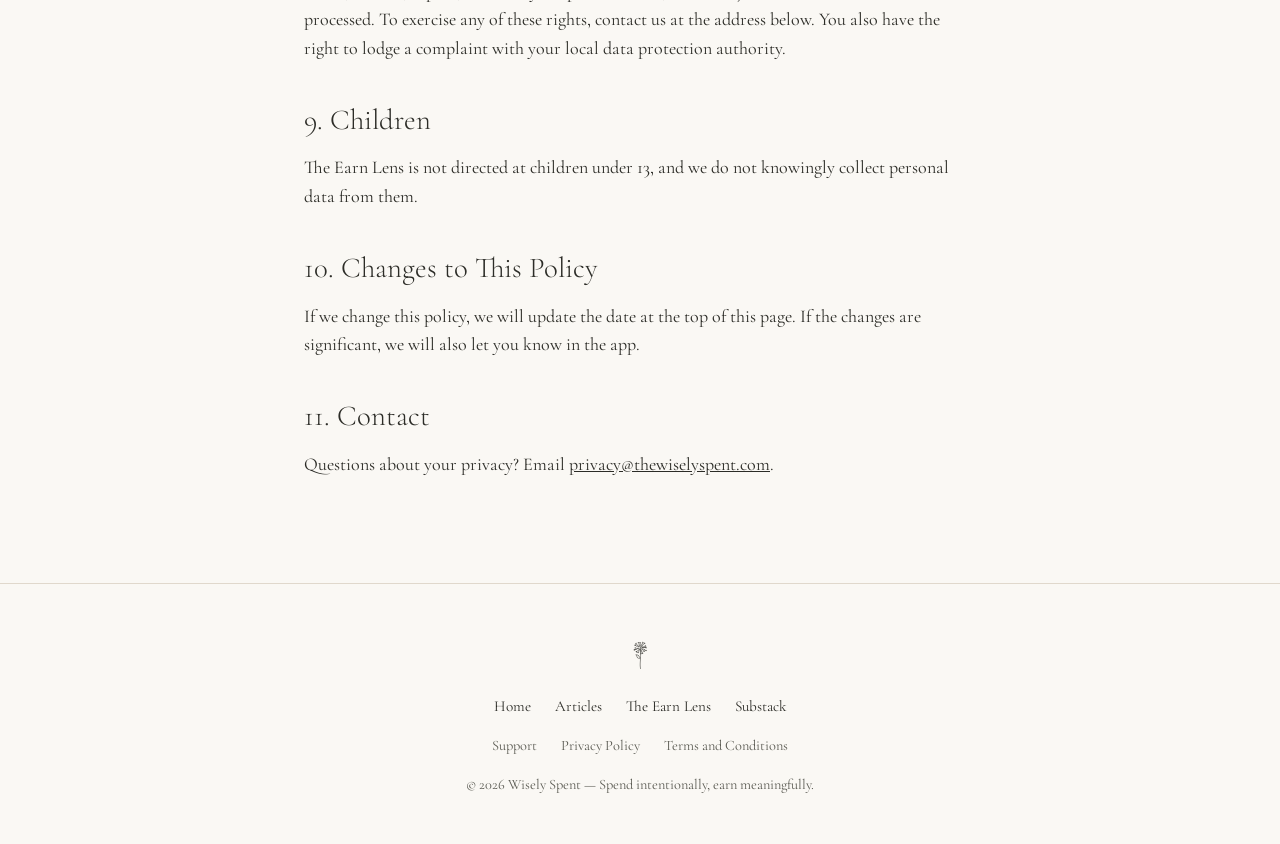
==== commit 85b8756f: "Refresh homepage copy, fix mobile header, unify footer links - Header: shared styles; logo and links" ====
--- a/privacy.html
+++ b/privacy.html
@@ -8,16 +8,15 @@
 </head>
 <body>
 
-  <!-- Navigation Header -->
-  <header style="padding: 2rem 0; border-bottom: 1px solid var(--bg-stone-light);">
-    <div class="container" style="display: flex; justify-content: space-between; align-items: center;">
-      <a href="/" style="text-decoration: none; display: flex; align-items: center; gap: 0.75rem;">
+  <header class="site-header">
+    <div class="container nav-container">
+      <a href="/" class="brand-logo">
         <img src="assets/dandelion-mark.png" alt="Wisely Spent Dandelion" width="28">
-        <span style="font-size: 1.4rem; color: var(--text-ink); font-weight: 300;">Wisely Spent</span>
+        <span>Wisely Spent</span>
       </a>
-      <nav style="display: flex; gap: 2rem; align-items: center;">
-        <a href="/#articles" style="color: var(--text-ink); text-decoration: none;">Articles</a>
-        <a href="/the-earn-lens.html" style="color: var(--text-ink); text-decoration: none;">The Earn Lens</a>
+      <nav class="site-nav" aria-label="Main">
+        <a href="/#articles">Articles</a>
+        <a href="/the-earn-lens.html">The Earn Lens</a>
       </nav>
     </div>
   </header>
@@ -135,17 +134,21 @@
   </main>
 
   <!-- Footer -->
-  <footer style="padding: 3rem 0; border-top: 1px solid var(--bg-stone-light); text-align: center;">
+  <footer class="site-footer">
     <div class="container">
       <img src="assets/dandelion-mark.png" alt="Wisely Spent Dandelion" width="24" style="opacity: 0.8;">
-      <div style="margin-top: 1rem; display: flex; justify-content: center; gap: 1.5rem; font-size: 0.95rem;">
-        <a href="/" style="color: var(--text-ink); text-decoration: none;">Home</a>
-        <a href="/terms.html" style="color: var(--text-ink); text-decoration: none;">Terms</a>
-        <a href="/support.html" style="color: var(--text-ink); text-decoration: none;">Support</a>
-      </div>
-      <p style="font-size: 0.95rem; color: var(--text-ink-light); margin-top: 0.75rem;">
-        Wisely Spent — Spend intentionally, earn meaningfully.
-      </p>
+      <nav class="footer-links" aria-label="Site">
+        <a href="/">Home</a>
+        <a href="/#articles">Articles</a>
+        <a href="/the-earn-lens.html">The Earn Lens</a>
+        <a href="https://wiselyspent.substack.com" target="_blank" rel="noopener">Substack</a>
+      </nav>
+      <nav class="footer-links footer-legal" aria-label="Legal">
+        <a href="/support.html">Support</a>
+        <a href="/privacy.html">Privacy Policy</a>
+        <a href="/terms.html">Terms and Conditions</a>
+      </nav>
+      <p class="footer-note">© 2026 Wisely Spent — Spend intentionally, earn meaningfully.</p>
     </div>
   </footer>
 
--- a/styles/theme.css
+++ b/styles/theme.css
@@ -167,3 +167,105 @@
 .nutrition-label-box ul {
   margin-left: 1.5rem;
 }
+
+/* Site Header */
+.site-header {
+  padding: 2rem 0;
+  border-bottom: 1px solid var(--bg-stone-light);
+}
+
+.nav-container {
+  display: flex;
+  justify-content: space-between;
+  align-items: center;
+  gap: 1rem;
+}
+
+.brand-logo {
+  display: flex;
+  align-items: center;
+  gap: 0.75rem;
+  text-decoration: none;
+  flex-shrink: 0;
+}
+
+.brand-logo span {
+  font-size: 1.4rem;
+  color: var(--text-ink);
+  font-weight: 300;
+}
+
+.site-nav {
+  display: flex;
+  flex-wrap: wrap;
+  gap: 2rem;
+  align-items: center;
+}
+
+.site-nav a:not(.btn-primary) {
+  color: var(--text-ink);
+  text-decoration: none;
+}
+
+.site-nav a[aria-current="page"] {
+  font-weight: 600;
+}
+
+.site-nav .btn-primary {
+  padding: 0.5rem 1.2rem;
+  font-size: 0.95rem;
+}
+
+@media (max-width: 640px) {
+  .site-header {
+    padding: 1.25rem 0;
+  }
+
+  .nav-container {
+    flex-direction: column;
+  }
+
+  .site-nav {
+    justify-content: center;
+    gap: 0.75rem 1.5rem;
+  }
+}
+
+/* Site Footer */
+.site-footer {
+  padding: 3rem 0;
+  border-top: 1px solid var(--bg-stone-light);
+  text-align: center;
+  font-size: 0.95rem;
+}
+
+.footer-links {
+  margin-top: 1rem;
+  display: flex;
+  flex-wrap: wrap;
+  justify-content: center;
+  gap: 0.5rem 1.5rem;
+}
+
+.footer-links a {
+  color: var(--text-ink);
+  text-decoration: none;
+}
+
+.footer-links a:hover {
+  text-decoration: underline;
+}
+
+.footer-legal {
+  font-size: 0.9rem;
+}
+
+.footer-legal a {
+  color: var(--text-ink-light);
+}
+
+.footer-note {
+  margin-top: 1rem;
+  color: var(--text-ink-light);
+  font-size: 0.9rem;
+}
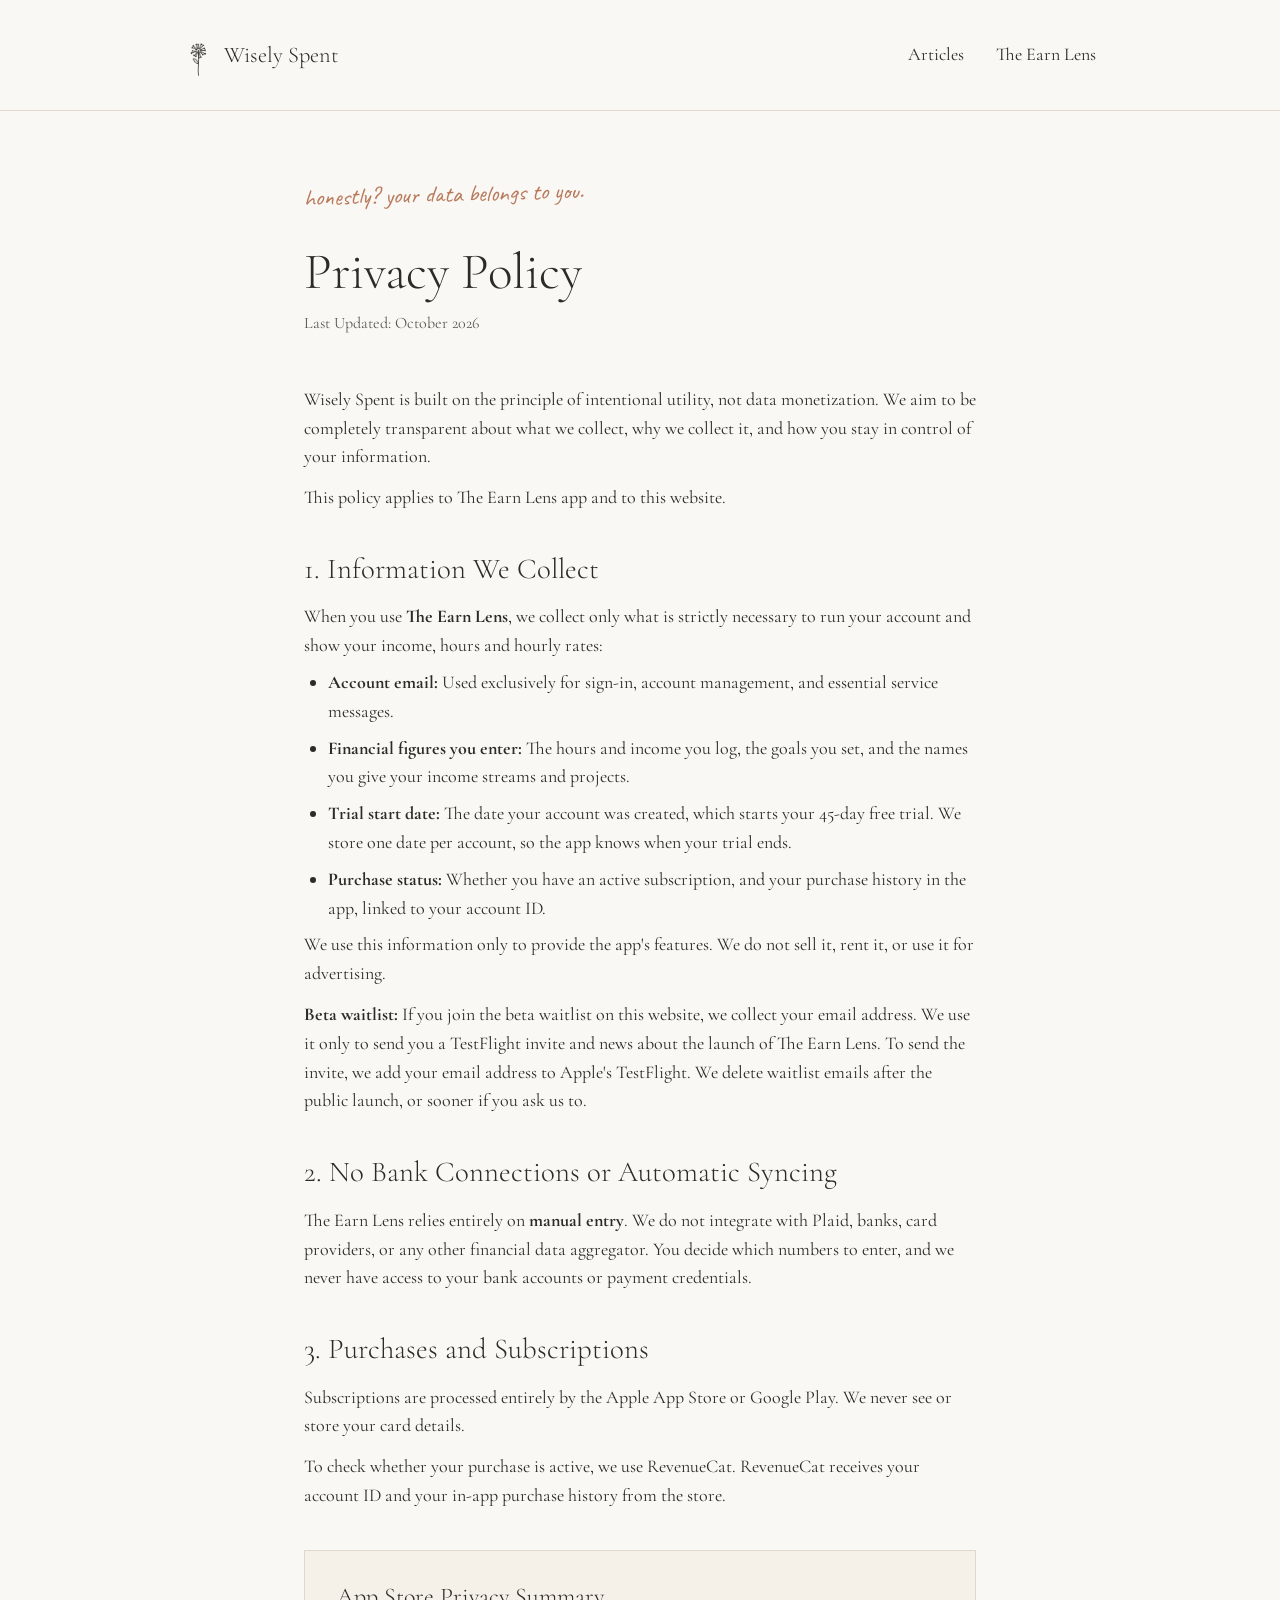
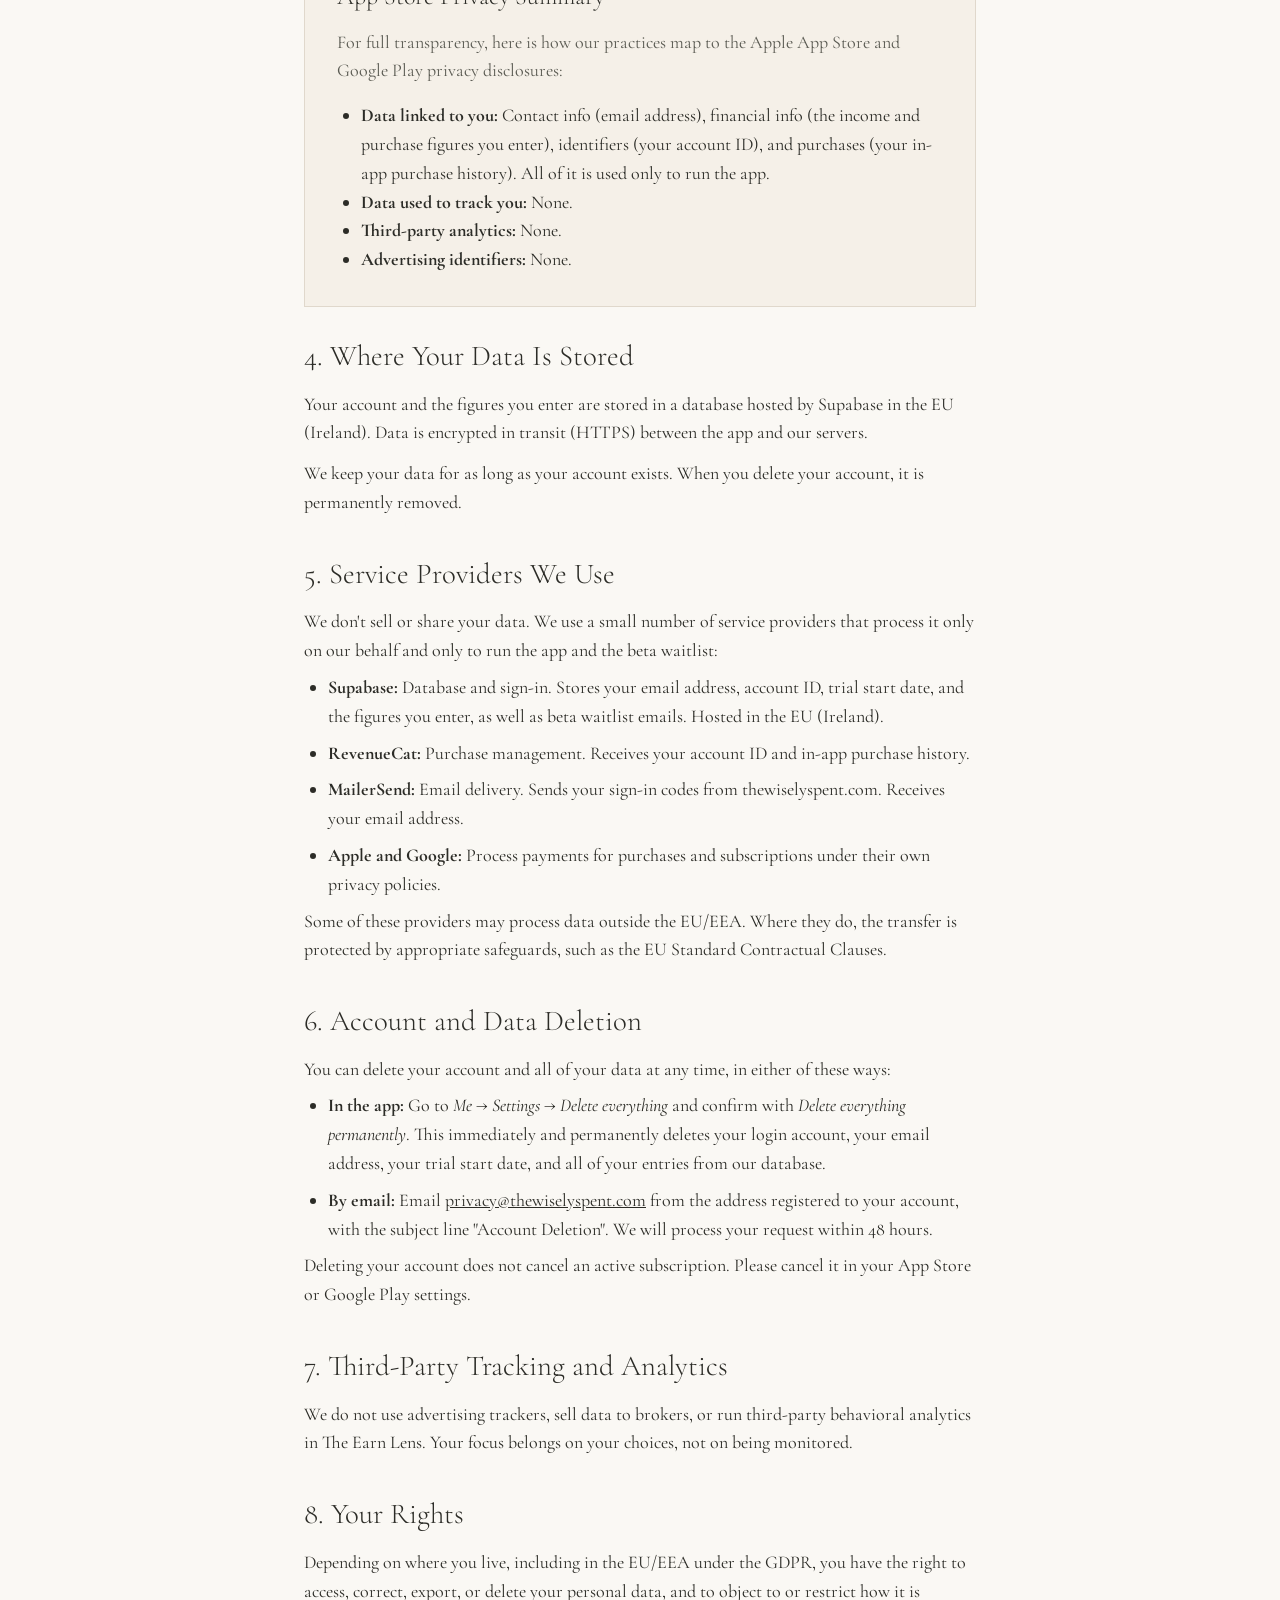
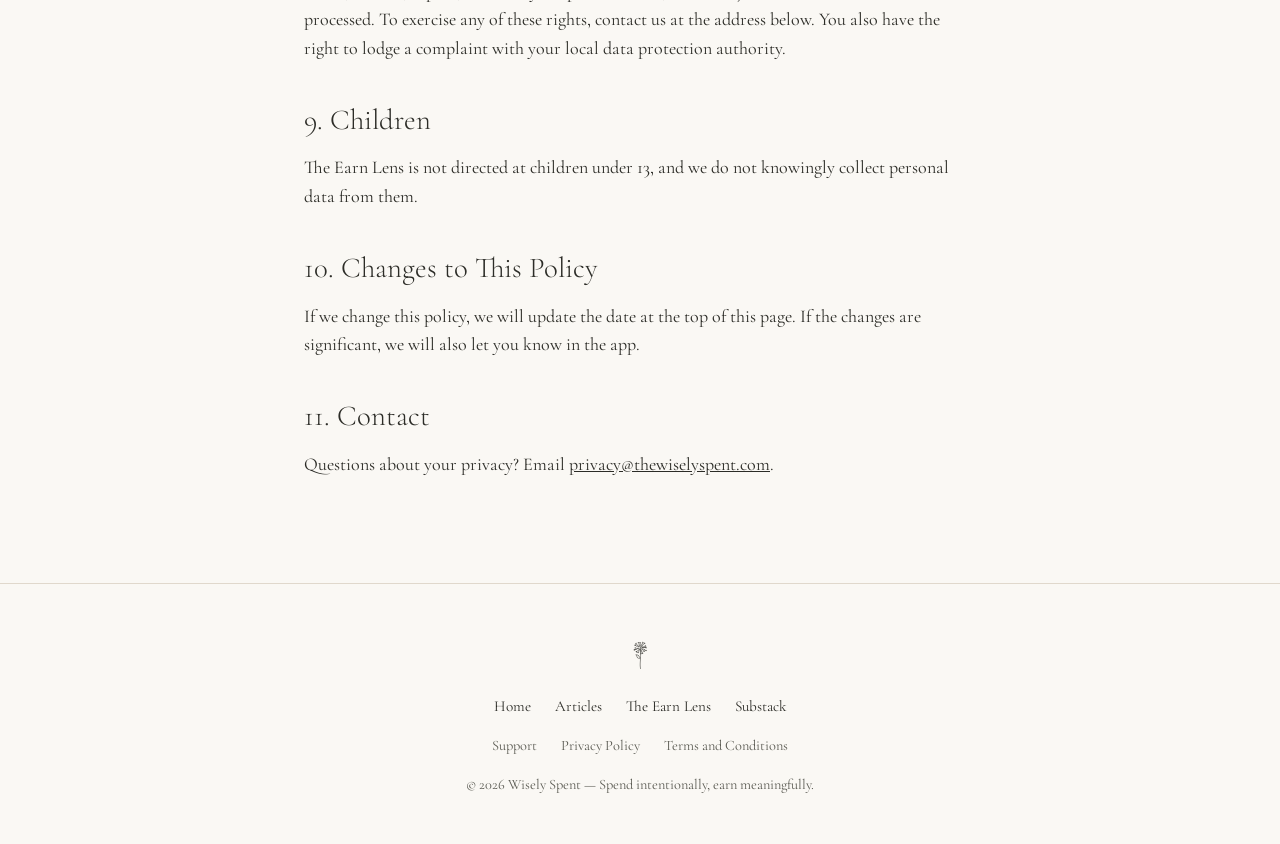
==== commit 5c0f0e6f: "Reword Earn Lens copy as an income and hours tracker Remove the 'honestly? spending is just trading " ====
--- a/privacy.html
+++ b/privacy.html
@@ -35,10 +35,10 @@
     <!-- What We Collect -->
     <div class="legal-section">
       <h2>1. Information We Collect</h2>
-      <p>When you use <strong>The Earn Lens</strong>, we collect only what is strictly necessary to run your account and calculate your time conversions:</p>
+      <p>When you use <strong>The Earn Lens</strong>, we collect only what is strictly necessary to run your account and show your income, hours and hourly rates:</p>
       <ul>
         <li><strong>Account email:</strong> Used exclusively for sign-in, account management, and essential service messages.</li>
-        <li><strong>Financial figures you enter:</strong> The hourly wage, income, and purchase amounts you type into the app, and the names you give your income streams and projects.</li>
+        <li><strong>Financial figures you enter:</strong> The hours and income you log, the goals you set, and the names you give your income streams and projects.</li>
         <li><strong>Trial start date:</strong> The date your account was created, which starts your 45-day free trial. We store one date per account, so the app knows when your trial ends.</li>
         <li><strong>Purchase status:</strong> Whether you have an active subscription, and your purchase history in the app, linked to your account ID.</li>
       </ul>
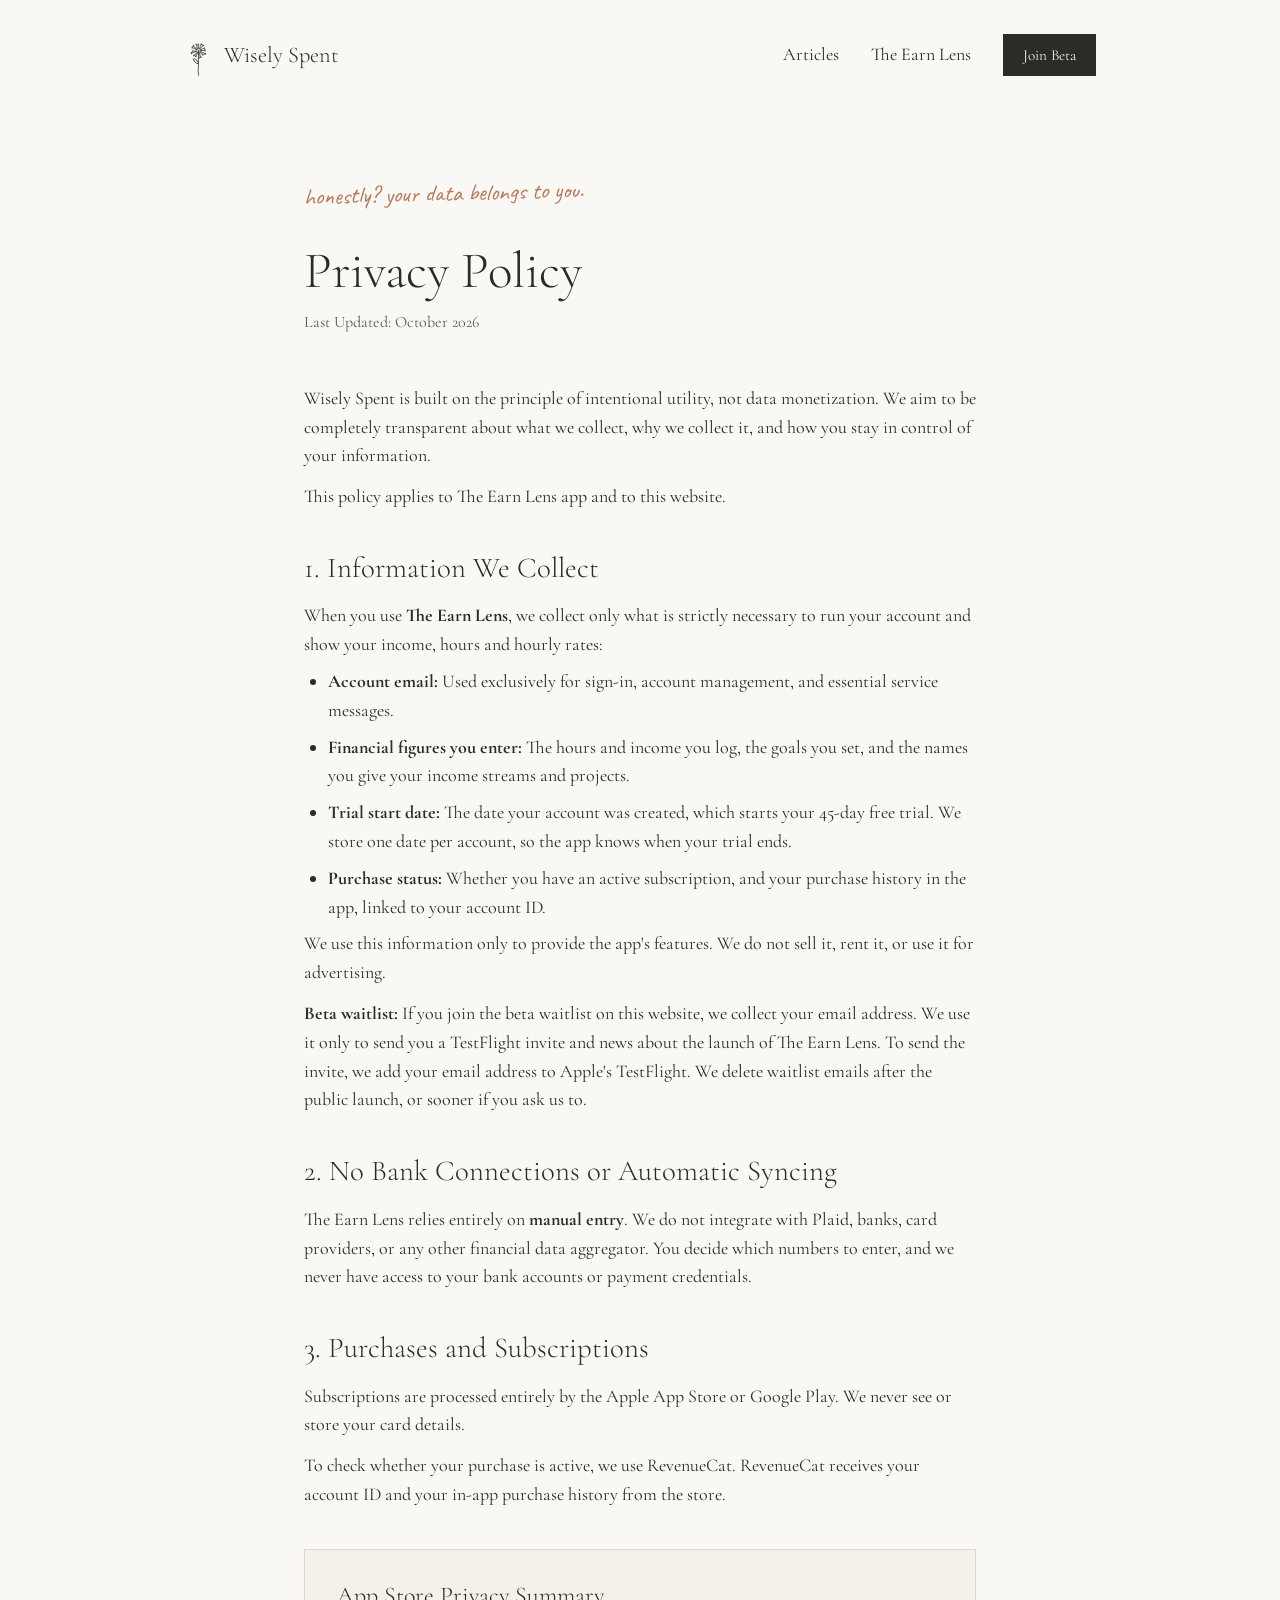
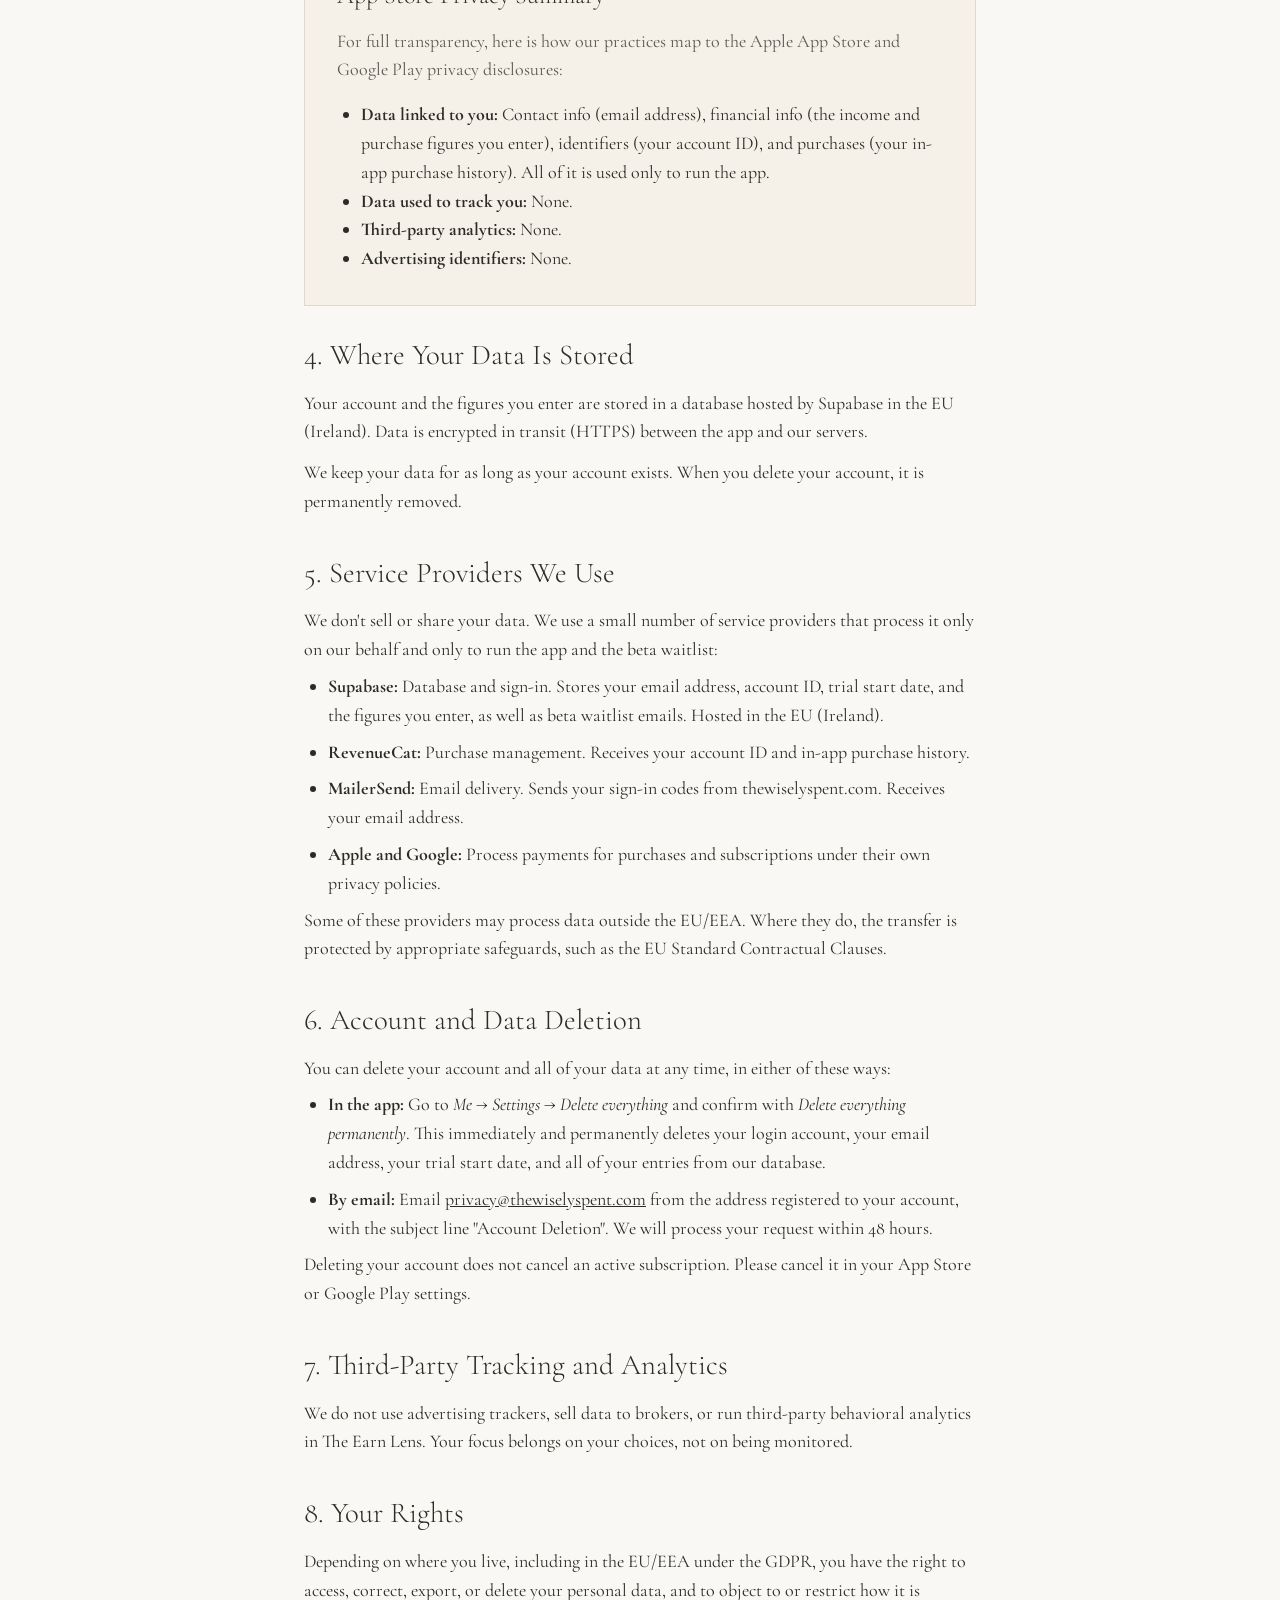
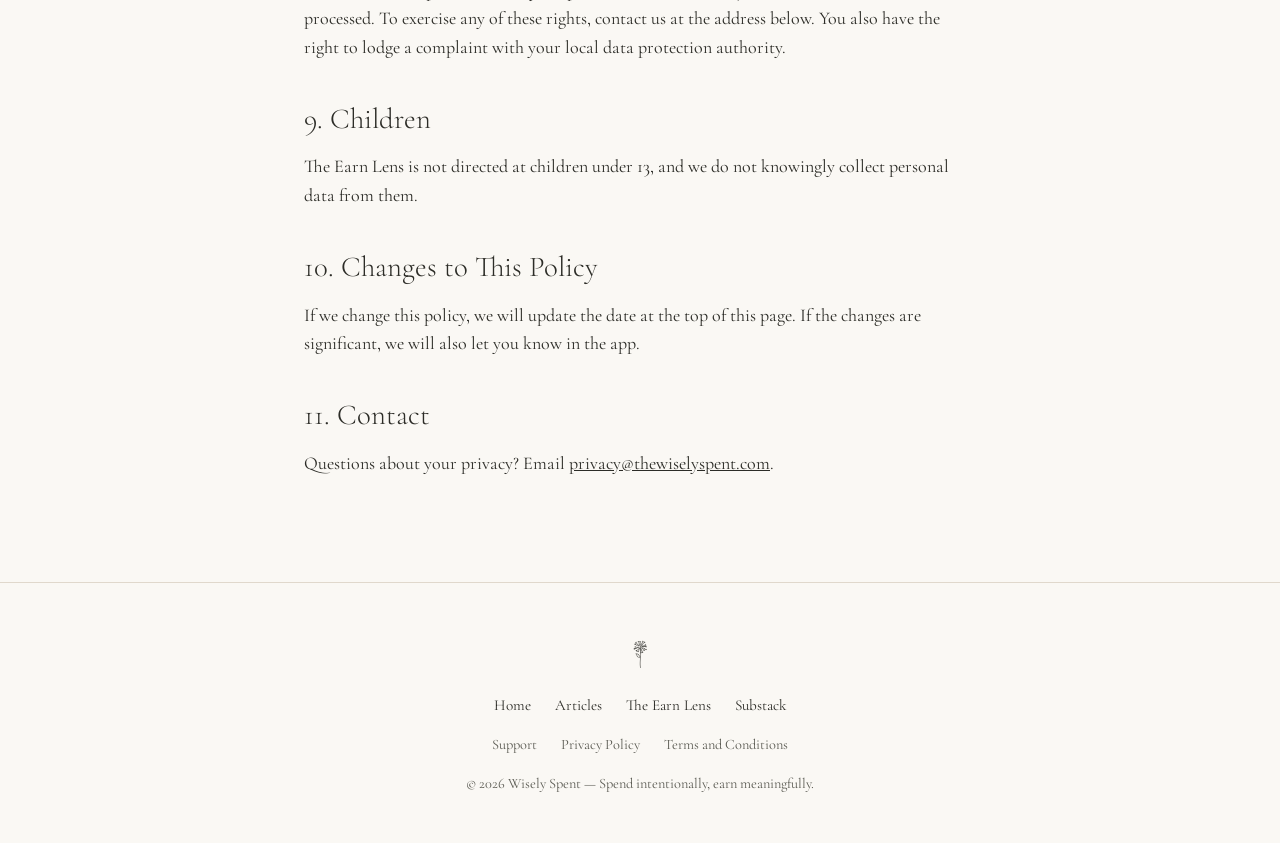
==== commit dac42660: "Use a 'Join Beta' menu button on every page The home page button said 'Join Waitlist' and pointed at" ====
--- a/privacy.html
+++ b/privacy.html
@@ -17,6 +17,7 @@
       <nav class="site-nav" aria-label="Main">
         <a href="/#articles">Articles</a>
         <a href="/the-earn-lens.html">The Earn Lens</a>
+        <a href="/the-earn-lens.html#testflight" class="btn-primary">Join Beta</a>
       </nav>
     </div>
   </header>
--- a/styles/theme.css
+++ b/styles/theme.css
@@ -171,7 +171,6 @@
 /* Site Header */
 .site-header {
   padding: 2rem 0;
-  border-bottom: 1px solid var(--bg-stone-light);
 }
 
 .nav-container {
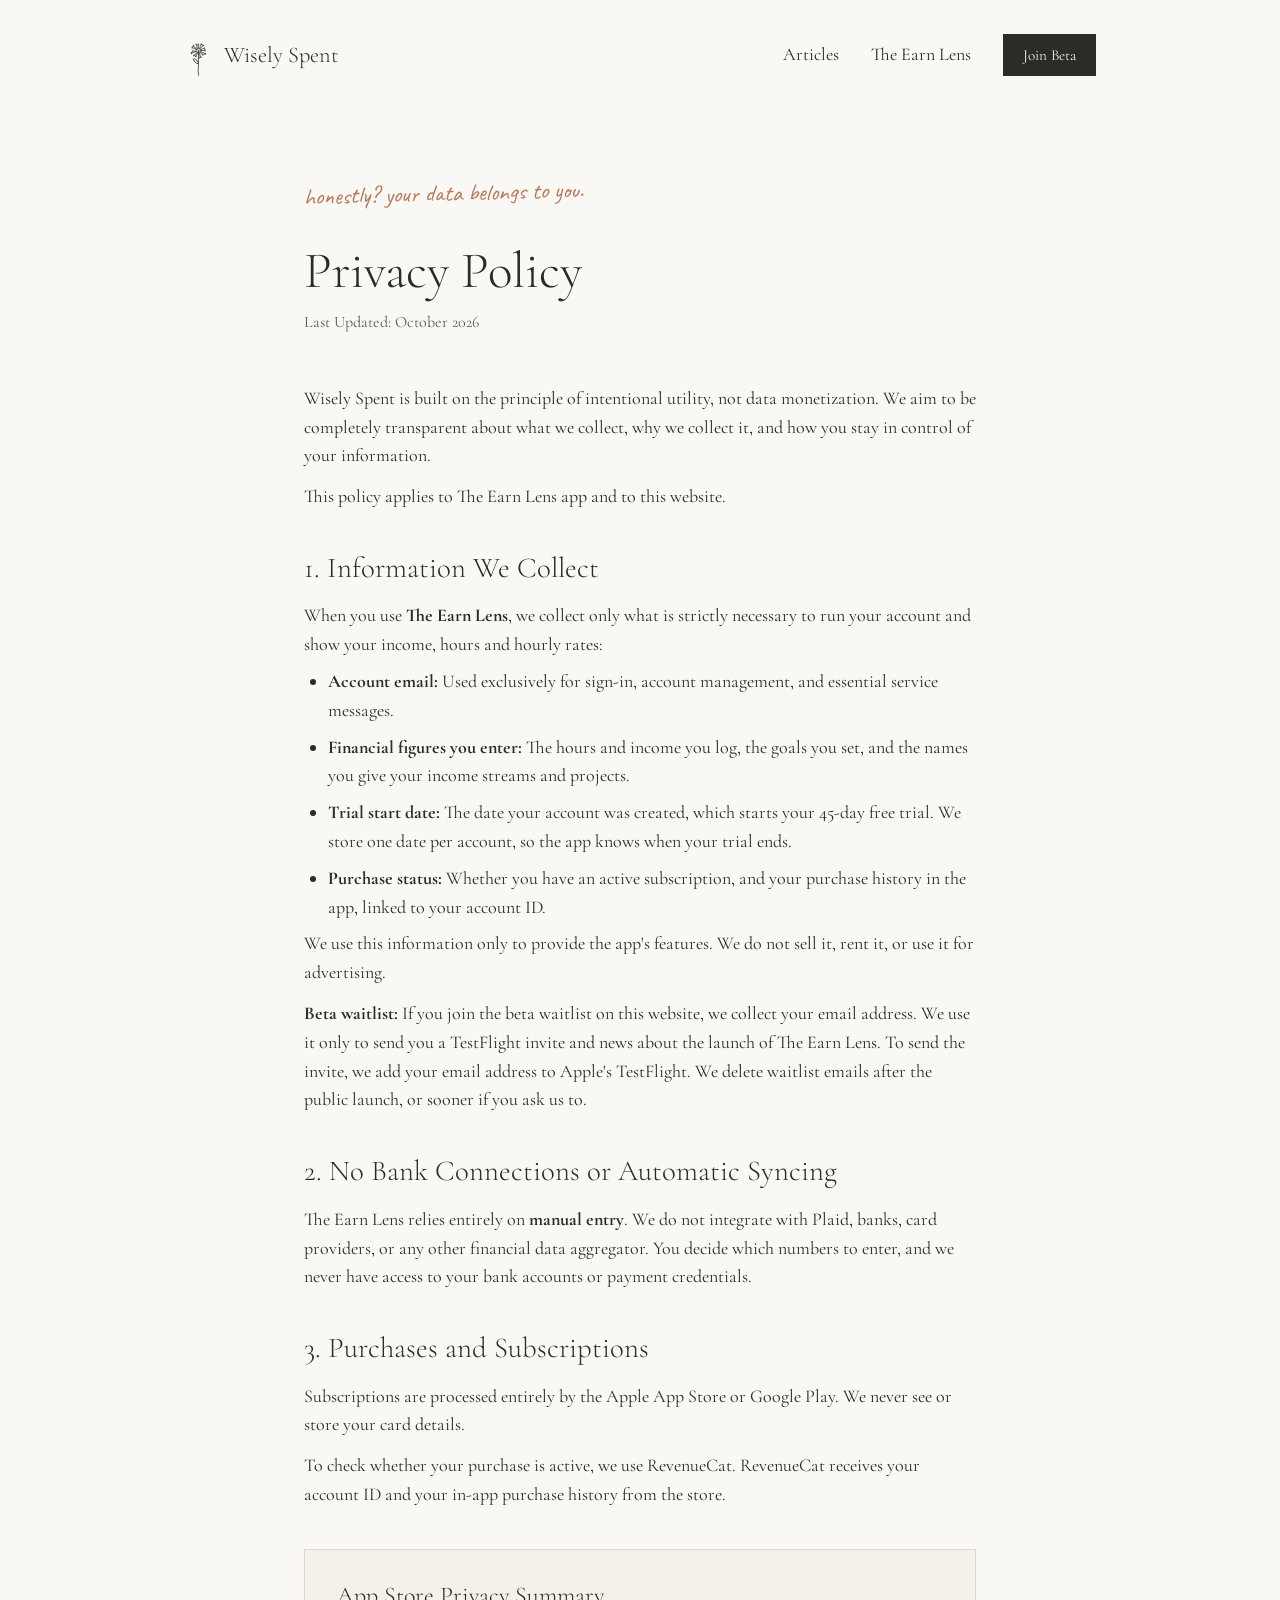
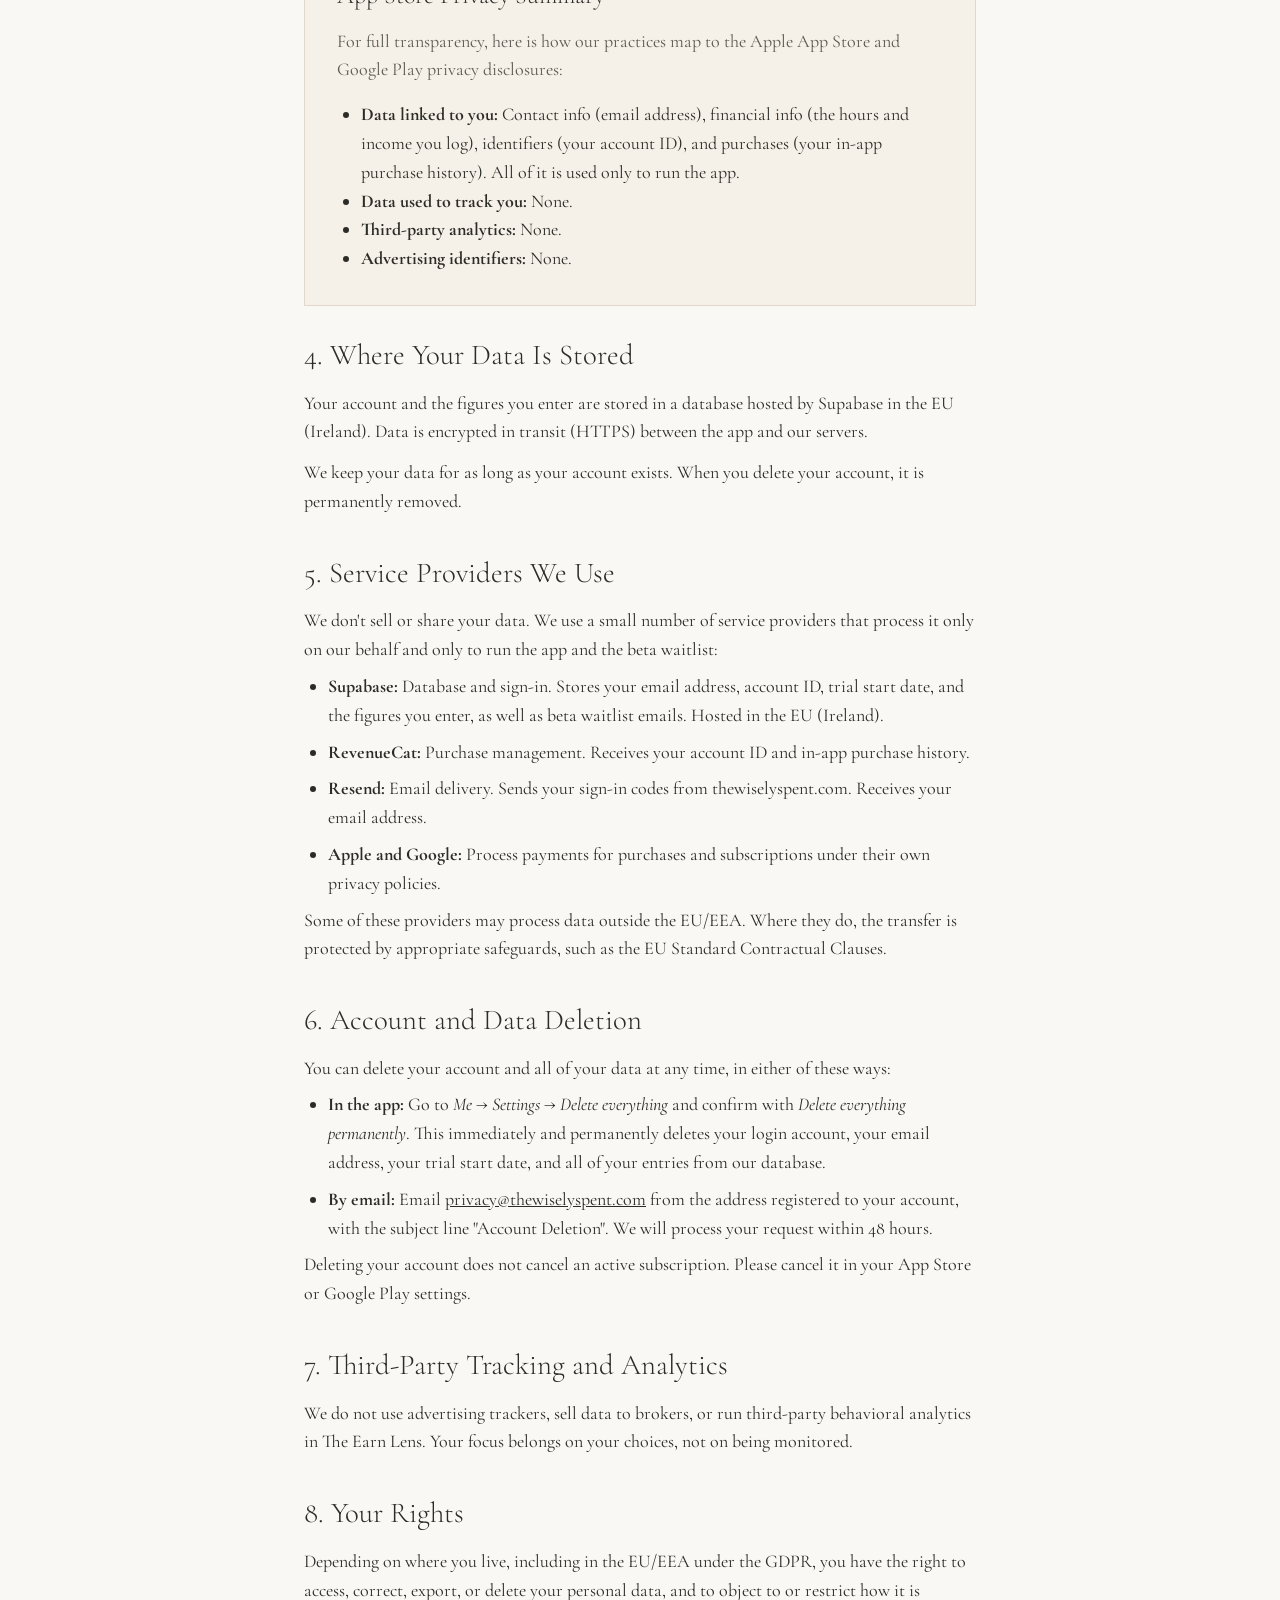
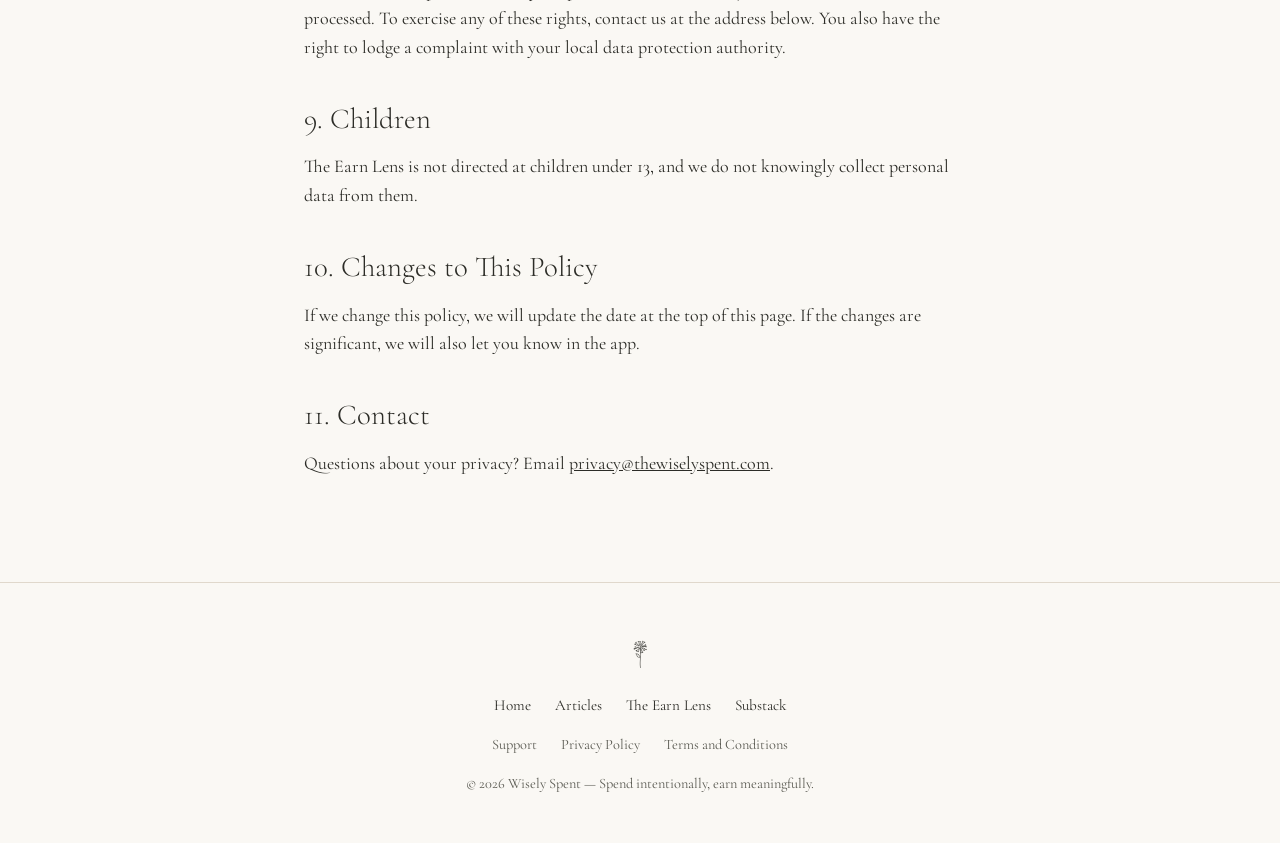
==== commit 5f829601: "Correct privacy wording and switch email provider to Resend Name Resend instead of MailerSend in the" ====
--- a/privacy.html
+++ b/privacy.html
@@ -65,7 +65,7 @@
       <h3>App Store Privacy Summary</h3>
       <p style="margin-bottom: 1rem; color: var(--text-ink-light);">For full transparency, here is how our practices map to the Apple App Store and Google Play privacy disclosures:</p>
       <ul>
-        <li><strong>Data linked to you:</strong> Contact info (email address), financial info (the income and purchase figures you enter), identifiers (your account ID), and purchases (your in-app purchase history). All of it is used only to run the app.</li>
+        <li><strong>Data linked to you:</strong> Contact info (email address), financial info (the hours and income you log), identifiers (your account ID), and purchases (your in-app purchase history). All of it is used only to run the app.</li>
         <li><strong>Data used to track you:</strong> None.</li>
         <li><strong>Third-party analytics:</strong> None.</li>
         <li><strong>Advertising identifiers:</strong> None.</li>
@@ -86,7 +86,7 @@
       <ul>
         <li><strong>Supabase:</strong> Database and sign-in. Stores your email address, account ID, trial start date, and the figures you enter, as well as beta waitlist emails. Hosted in the EU (Ireland).</li>
         <li><strong>RevenueCat:</strong> Purchase management. Receives your account ID and in-app purchase history.</li>
-        <li><strong>MailerSend:</strong> Email delivery. Sends your sign-in codes from thewiselyspent.com. Receives your email address.</li>
+        <li><strong>Resend:</strong> Email delivery. Sends your sign-in codes from thewiselyspent.com. Receives your email address.</li>
         <li><strong>Apple and Google:</strong> Process payments for purchases and subscriptions under their own privacy policies.</li>
       </ul>
       <p>Some of these providers may process data outside the EU/EEA. Where they do, the transfer is protected by appropriate safeguards, such as the EU Standard Contractual Clauses.</p>
